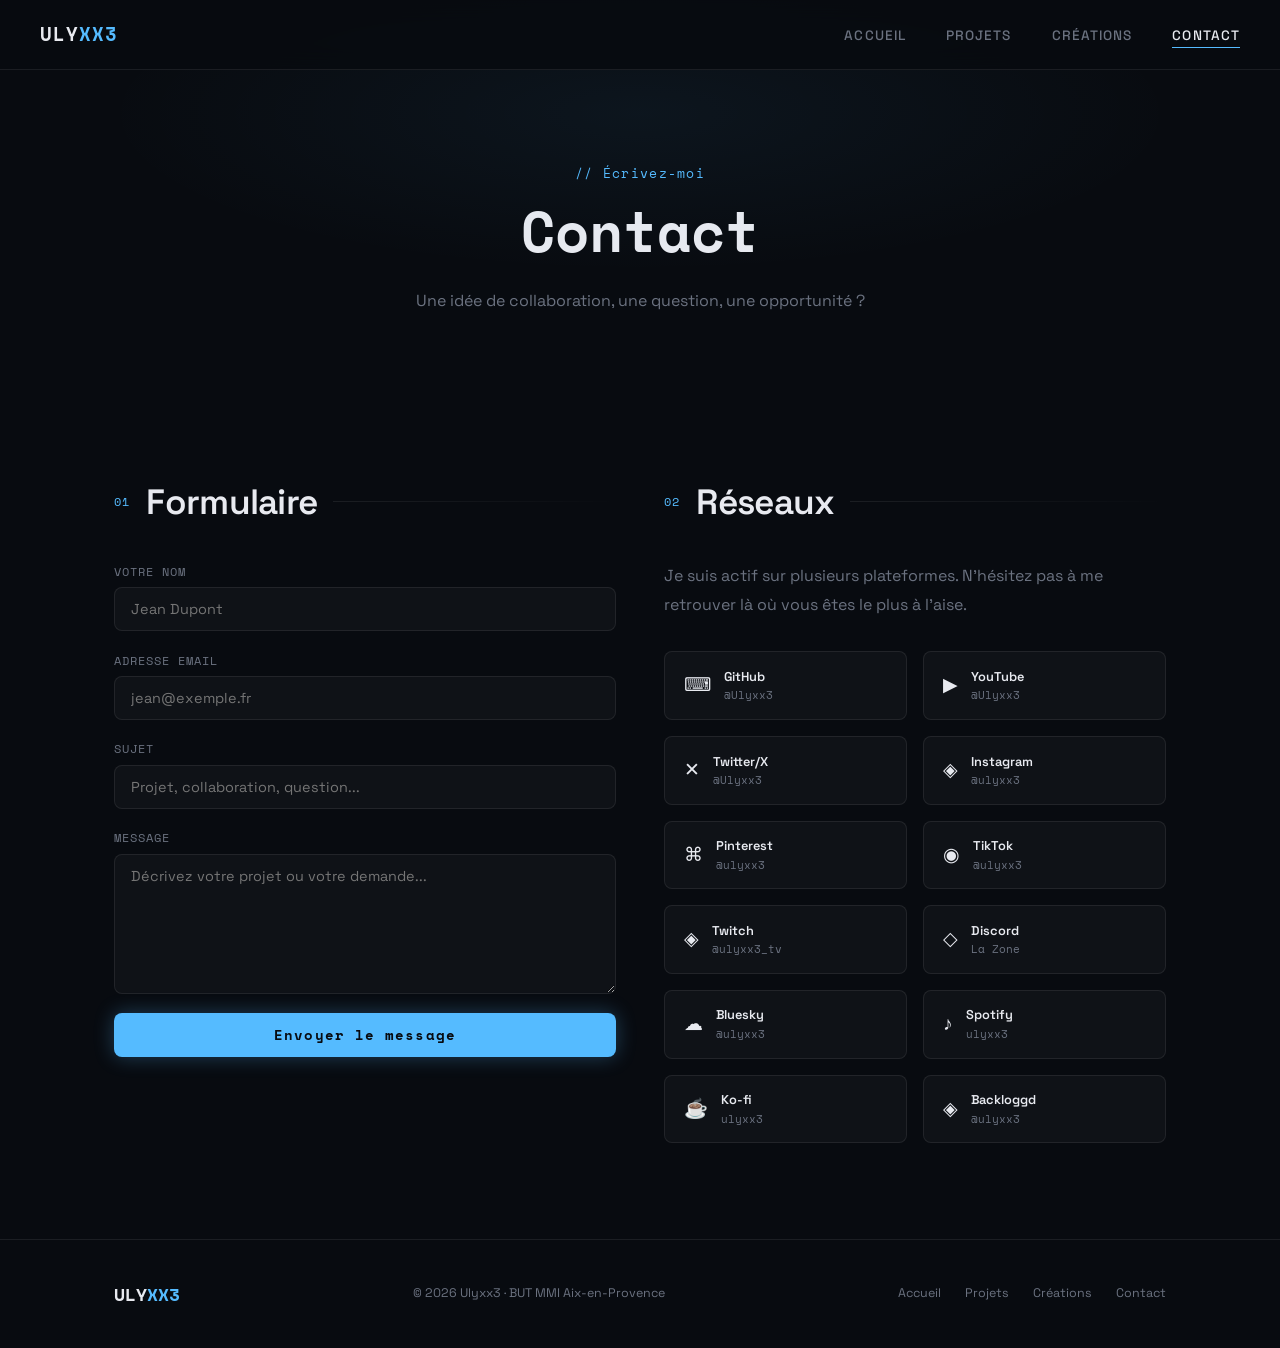
==== pages/contact.html @ d104cf56 "1st version" ====
<!DOCTYPE html>
<html lang="fr">
<head>
  <meta charset="UTF-8">
  <meta name="viewport" content="width=device-width, initial-scale=1.0">
  <meta name="description" content="Contactez Ulyxx3 — étudiant en BUT MMI, développeur et créatif.">
  <title>Contact — ULYXX3</title>
  <link rel="preconnect" href="https://fonts.googleapis.com">
  <link href="https://fonts.googleapis.com/css2?family=Space+Grotesk:wght@300;400;500;600;700&family=Space+Mono:wght@400;700&display=swap" rel="stylesheet">
  <link rel="stylesheet" href="../assets/css/style.css">
</head>
<body>

  <nav id="navbar">
    <a href="../index.html" class="nav-logo">ULY<span>XX3</span></a>
    <ul class="nav-links">
      <li><a href="../index.html">Accueil</a></li>
      <li><a href="projets.html">Projets</a></li>
      <li><a href="videos.html">Créations</a></li>
      <li><a href="contact.html" class="active">Contact</a></li>
    </ul>
    <button id="menu-toggle" aria-label="Menu" onclick="toggleMenu()">
      <span></span><span></span><span></span>
    </button>
  </nav>

  <div class="page-hero">
    <div class="container">
      <span class="hero-tag">// Écrivez-moi</span>
      <h1>Contact</h1>
      <p>Une idée de collaboration, une question, une opportunité ?</p>
    </div>
  </div>

  <section class="section">
    <div class="container">
      <div class="contact-grid">

        <!-- FORMULAIRE -->
        <div class="reveal">
          <div class="section-header" style="margin-bottom:2rem;">
            <span class="section-tag">01</span>
            <h2>Formulaire</h2>
            <div class="section-line"></div>
          </div>

          <!--
            Le formulaire envoie les données en POST vers traitement.php (dans /php/).
            Côté serveur (PHP), les données sont récupérées via $_POST.
            La validation JS s'effectue d'abord, avant l'envoi.
          -->
          <form
            id="contact-form"
            action="../php/traitement.php"
            method="post"
            novalidate>

            <div class="form-group">
              <label for="nom">Votre nom</label>
              <input type="text" id="nom" name="nom" placeholder="Jean Dupont" autocomplete="name">
            </div>
            <div class="form-group">
              <label for="email">Adresse email</label>
              <input type="email" id="email" name="email" placeholder="jean@exemple.fr" autocomplete="email">
            </div>
            <div class="form-group">
              <label for="sujet">Sujet</label>
              <input type="text" id="sujet" name="sujet" placeholder="Projet, collaboration, question...">
            </div>
            <div class="form-group">
              <label for="message">Message</label>
              <textarea id="message" name="message" placeholder="Décrivez votre projet ou votre demande..."></textarea>
            </div>

            <div id="form-msg" class="form-msg"></div>

            <button type="submit" class="btn-primary" style="width:100%; border:none; cursor:pointer;">
              Envoyer le message
            </button>
          </form>
        </div>

        <!-- RÉSEAUX -->
        <div class="reveal">
          <div class="section-header" style="margin-bottom:2rem;">
            <span class="section-tag">02</span>
            <h2>Réseaux</h2>
            <div class="section-line"></div>
          </div>
          <p style="color: var(--text-dim); margin-bottom: 2rem; line-height: 1.8;">
            Je suis actif sur plusieurs plateformes. N'hésitez pas à me retrouver là où vous êtes le plus à l'aise.
          </p>
          <div class="socials-grid" id="socials-grid"></div>
        </div>

      </div>
    </div>
  </section>

  <footer id="footer">
    <div class="container footer-inner">
      <p class="footer-logo">ULY<span>XX3</span></p>
      <p class="footer-copy">© 2026 Ulyxx3 · BUT MMI Aix-en-Provence</p>
      <nav class="footer-nav">
        <a href="../index.html">Accueil</a>
        <a href="projets.html">Projets</a>
        <a href="videos.html">Créations</a>
        <a href="contact.html">Contact</a>
      </nav>
    </div>
  </footer>

  <script src="../assets/js/data.js"></script>
  <script src="../assets/js/script.js"></script>
</body>
</html>
---- assets/css/style.css ----
/* ===================================
   DESIGN SYSTEM — ULYXX3 Portfolio
   Futuriste Minimaliste
=================================== */

/* --- TOKENS --- */
:root {
  --bg: #080b10;
  --bg-2: #0d1117;
  --bg-card: rgba(255,255,255,0.03);
  --border: rgba(255,255,255,0.08);
  --border-glow: rgba(120,200,255,0.25);
  --accent: #5bf;
  --accent-dim: rgba(85,187,255,0.15);
  --accent-2: #a78bfa;
  --text: #e8eaf0;
  --text-dim: #6b7280;
  --text-muted: #374151;

  --font-body: 'Space Grotesk', sans-serif;
  --font-mono: 'Space Mono', monospace;

  --radius: 8px;
  --radius-lg: 16px;
  --transition: 0.3s ease;
  --glow: 0 0 24px rgba(85,187,255,0.2);
}

/* --- RESET --- */
*, *::before, *::after { box-sizing: border-box; margin: 0; padding: 0; }
html { scroll-behavior: smooth; }

body {
  font-family: var(--font-body);
  background: var(--bg);
  color: var(--text);
  line-height: 1.6;
  overflow-x: hidden;
}

img { max-width: 100%; display: block; }
a { text-decoration: none; color: inherit; }
ul { list-style: none; }

/* --- SCROLLBAR --- */
::-webkit-scrollbar { width: 4px; }
::-webkit-scrollbar-track { background: var(--bg); }
::-webkit-scrollbar-thumb { background: var(--accent); border-radius: 2px; }

/* ===================================
   NAVIGATION
=================================== */
#navbar {
  position: fixed;
  top: 0; left: 0; right: 0;
  z-index: 100;
  display: flex;
  align-items: center;
  justify-content: space-between;
  padding: 1.2rem 2.5rem;
  background: rgba(8,11,16,0.85);
  backdrop-filter: blur(12px);
  border-bottom: 1px solid var(--border);
  transition: padding var(--transition);
}

.nav-logo {
  font-family: var(--font-mono);
  font-size: 1.2rem;
  font-weight: 700;
  letter-spacing: 0.05em;
}
.nav-logo span { color: var(--accent); }

.nav-links {
  display: flex;
  gap: 2.5rem;
}
.nav-links a {
  font-size: 0.85rem;
  font-weight: 500;
  letter-spacing: 0.08em;
  text-transform: uppercase;
  color: var(--text-dim);
  transition: color var(--transition);
  position: relative;
}
.nav-links a::after {
  content: '';
  position: absolute;
  left: 0; bottom: -4px;
  width: 0; height: 1px;
  background: var(--accent);
  transition: width var(--transition);
}
.nav-links a:hover,
.nav-links a.active {
  color: var(--text);
}
.nav-links a:hover::after,
.nav-links a.active::after {
  width: 100%;
}

/* Hamburger */
#menu-toggle {
  display: none;
  flex-direction: column;
  gap: 5px;
  background: none;
  border: none;
  cursor: pointer;
  padding: 4px;
}
#menu-toggle span {
  display: block;
  width: 24px;
  height: 2px;
  background: var(--text);
  transition: var(--transition);
}

/* ===================================
   HERO
=================================== */
#hero {
  position: relative;
  min-height: 100vh;
  display: flex;
  align-items: center;
  justify-content: center;
  overflow: hidden;
}

.hero-bg {
  position: absolute;
  inset: 0;
  z-index: 0;
}

/* Grid overlay */
.grid-overlay {
  position: absolute;
  inset: 0;
  background-image:
    linear-gradient(rgba(85,187,255,0.04) 1px, transparent 1px),
    linear-gradient(90deg, rgba(85,187,255,0.04) 1px, transparent 1px);
  background-size: 60px 60px;
  mask-image: radial-gradient(ellipse 80% 80% at 50% 50%, black 30%, transparent 100%);
}

/* Glow orbs */
.glow-orb {
  position: absolute;
  border-radius: 50%;
  filter: blur(80px);
  opacity: 0.35;
  animation: orb-float 8s ease-in-out infinite;
}
.orb-1 {
  width: 500px; height: 500px;
  background: radial-gradient(circle, #5bf 0%, transparent 70%);
  top: -100px; left: -150px;
  animation-delay: 0s;
}
.orb-2 {
  width: 400px; height: 400px;
  background: radial-gradient(circle, #a78bfa 0%, transparent 70%);
  bottom: -80px; right: -100px;
  animation-delay: -4s;
}

@keyframes orb-float {
  0%, 100% { transform: translateY(0) scale(1); }
  50% { transform: translateY(-30px) scale(1.05); }
}

.hero-content {
  position: relative;
  z-index: 1;
  text-align: center;
  padding: 0 1.5rem;
  max-width: 800px;
}

.hero-tag {
  font-family: var(--font-mono);
  font-size: 0.8rem;
  color: var(--accent);
  letter-spacing: 0.1em;
  margin-bottom: 1.5rem;
  opacity: 0;
  animation: fade-up 0.8s ease 0.2s forwards;
}

.hero-title {
  font-family: var(--font-mono);
  font-size: clamp(3.5rem, 10vw, 8rem);
  font-weight: 700;
  letter-spacing: -0.02em;
  line-height: 1;
  margin-bottom: 1.5rem;
  opacity: 0;
  animation: fade-up 0.8s ease 0.4s forwards;
}

/* Glitch effect */
.glitch {
  position: relative;
  color: var(--text);
}
.glitch::before,
.glitch::after {
  content: attr(data-text);
  position: absolute;
  inset: 0;
  opacity: 0;
}
.glitch:hover::before {
  opacity: 0.7;
  color: var(--accent);
  clip-path: polygon(0 0, 100% 0, 100% 35%, 0 35%);
  transform: translateX(-3px);
  animation: glitch-a 0.4s steps(2) forwards;
}
.glitch:hover::after {
  opacity: 0.7;
  color: var(--accent-2);
  clip-path: polygon(0 65%, 100% 65%, 100% 100%, 0 100%);
  transform: translateX(3px);
  animation: glitch-b 0.4s steps(2) forwards;
}
@keyframes glitch-a {
  0% { transform: translateX(-3px); }
  50% { transform: translateX(3px); }
  100% { transform: translateX(-3px); }
}
@keyframes glitch-b {
  0% { transform: translateX(3px); }
  50% { transform: translateX(-3px); }
  100% { transform: translateX(3px); }
}

.hero-desc {
  font-size: 1.1rem;
  color: var(--text-dim);
  max-width: 560px;
  margin: 0 auto 2.5rem;
  opacity: 0;
  animation: fade-up 0.8s ease 0.6s forwards;
}

.hero-actions {
  display: flex;
  gap: 1rem;
  justify-content: center;
  flex-wrap: wrap;
  opacity: 0;
  animation: fade-up 0.8s ease 0.8s forwards;
}

/* Scroll hint */
.scroll-hint {
  position: absolute;
  bottom: 2rem;
  left: 50%;
  transform: translateX(-50%);
  display: flex;
  flex-direction: column;
  align-items: center;
  gap: 0.5rem;
  opacity: 0;
  animation: fade-up 1s ease 1.4s forwards;
}
.scroll-hint span {
  font-family: var(--font-mono);
  font-size: 0.65rem;
  color: var(--text-dim);
  letter-spacing: 0.15em;
  text-transform: uppercase;
}
.scroll-line {
  width: 1px;
  height: 40px;
  background: linear-gradient(to bottom, var(--accent), transparent);
  animation: scroll-pulse 2s ease-in-out infinite;
}
@keyframes scroll-pulse {
  0%, 100% { opacity: 1; }
  50% { opacity: 0.3; }
}

/* ===================================
   BUTTONS
=================================== */
.btn-primary {
  display: inline-block;
  padding: 0.75rem 2rem;
  background: var(--accent);
  color: #080b10;
  font-family: var(--font-mono);
  font-size: 0.85rem;
  font-weight: 700;
  letter-spacing: 0.08em;
  border-radius: var(--radius);
  transition: var(--transition);
  box-shadow: 0 0 20px rgba(85,187,255,0.3);
}
.btn-primary:hover {
  transform: translateY(-2px);
  box-shadow: 0 0 32px rgba(85,187,255,0.5);
}

.btn-outline {
  display: inline-block;
  padding: 0.75rem 2rem;
  border: 1px solid var(--border-glow);
  color: var(--text);
  font-family: var(--font-mono);
  font-size: 0.85rem;
  font-weight: 400;
  letter-spacing: 0.08em;
  border-radius: var(--radius);
  transition: var(--transition);
}
.btn-outline:hover {
  border-color: var(--accent);
  color: var(--accent);
  background: var(--accent-dim);
}

/* ===================================
   SECTIONS
=================================== */
.section { padding: 6rem 0; }
.section-dark { background: var(--bg-2); }

.container {
  width: 100%;
  max-width: 1100px;
  margin: 0 auto;
  padding: 0 1.5rem;
}

.section-header {
  display: flex;
  align-items: center;
  gap: 1rem;
  margin-bottom: 3rem;
}
.section-tag {
  font-family: var(--font-mono);
  font-size: 0.75rem;
  color: var(--accent);
  letter-spacing: 0.1em;
  flex-shrink: 0;
}
.section-header h2 {
  font-size: clamp(1.6rem, 3vw, 2.2rem);
  font-weight: 600;
  letter-spacing: -0.02em;
}
.section-line {
  flex: 1;
  height: 1px;
  background: linear-gradient(to right, var(--border), transparent);
}

.section-cta {
  text-align: center;
  margin-top: 3rem;
}

/* ===================================
   À PROPOS
=================================== */
.about-grid {
  display: grid;
  grid-template-columns: 1fr 340px;
  gap: 3rem;
  align-items: start;
}

.about-text p {
  color: var(--text-dim);
  margin-bottom: 1.2rem;
  line-height: 1.8;
}
.about-text strong { color: var(--text); }

.skills-grid {
  display: flex;
  flex-wrap: wrap;
  gap: 0.6rem;
  margin-top: 2rem;
}
.skill-tag {
  padding: 0.3rem 0.8rem;
  border: 1px solid var(--border);
  border-radius: 100px;
  font-family: var(--font-mono);
  font-size: 0.72rem;
  color: var(--text-dim);
  transition: var(--transition);
}
.skill-tag:hover {
  border-color: var(--accent);
  color: var(--accent);
  background: var(--accent-dim);
}

/* Stats card */
.about-card {
  position: relative;
  background: var(--bg-card);
  border: 1px solid var(--border);
  border-radius: var(--radius-lg);
  padding: 2rem;
  overflow: hidden;
}
.card-glow {
  position: absolute;
  top: -60px; right: -60px;
  width: 200px; height: 200px;
  background: radial-gradient(circle, rgba(85,187,255,0.1) 0%, transparent 70%);
  pointer-events: none;
}
.stat-block {
  padding: 1.2rem 0;
  border-bottom: 1px solid var(--border);
}
.stat-block:last-child { border-bottom: none; }
.stat-num {
  display: block;
  font-family: var(--font-mono);
  font-size: 2.5rem;
  font-weight: 700;
  color: var(--accent);
}
.stat-label {
  font-size: 0.8rem;
  color: var(--text-dim);
  text-transform: uppercase;
  letter-spacing: 0.08em;
}

/* ===================================
   PROJETS GRID
=================================== */
.projects-grid {
  display: grid;
  grid-template-columns: repeat(auto-fill, minmax(300px, 1fr));
  gap: 1.5rem;
}

.project-card {
  background: var(--bg-card);
  border: 1px solid var(--border);
  border-radius: var(--radius-lg);
  padding: 1.5rem;
  transition: var(--transition);
  position: relative;
  overflow: hidden;
  display: flex;
  flex-direction: column;
  gap: 0.8rem;
}
.project-card::before {
  content: '';
  position: absolute;
  top: 0; left: 0; right: 0;
  height: 2px;
  background: linear-gradient(90deg, var(--accent), var(--accent-2));
  opacity: 0;
  transition: opacity var(--transition);
}
.project-card:hover {
  border-color: var(--border-glow);
  transform: translateY(-4px);
  box-shadow: var(--glow);
}
.project-card:hover::before { opacity: 1; }

.project-name {
  font-family: var(--font-mono);
  font-size: 0.9rem;
  font-weight: 700;
  color: var(--text);
  letter-spacing: 0.05em;
}
.project-desc {
  font-size: 0.85rem;
  color: var(--text-dim);
  flex: 1;
}
.project-tech {
  display: flex;
  flex-wrap: wrap;
  gap: 0.4rem;
}
.tech-badge {
  padding: 0.2rem 0.6rem;
  background: var(--accent-dim);
  color: var(--accent);
  border-radius: 4px;
  font-family: var(--font-mono);
  font-size: 0.68rem;
}
.project-link {
  display: inline-flex;
  align-items: center;
  gap: 0.4rem;
  font-size: 0.78rem;
  font-family: var(--font-mono);
  color: var(--text-dim);
  transition: color var(--transition);
  margin-top: 0.4rem;
}
.project-link:hover { color: var(--accent); }

/* Completion bar */
.project-completion {
  display: flex;
  align-items: center;
  gap: 0.6rem;
  font-family: var(--font-mono);
  font-size: 0.7rem;
  color: var(--text-dim);
}
.completion-bar {
  flex: 1;
  height: 3px;
  background: var(--border);
  border-radius: 2px;
  overflow: hidden;
}
.completion-fill {
  height: 100%;
  background: linear-gradient(90deg, var(--accent), var(--accent-2));
  border-radius: 2px;
  transition: width 1s ease;
}

/* ===================================
   VIDÉOS
=================================== */
.videos-preview {
  display: grid;
  grid-template-columns: repeat(auto-fill, minmax(280px, 1fr));
  gap: 1.5rem;
}

.video-card {
  border-radius: var(--radius-lg);
  overflow: hidden;
  border: 1px solid var(--border);
  transition: var(--transition);
  position: relative;
  display: block;
}
.video-card:hover {
  border-color: var(--border-glow);
  transform: translateY(-4px);
  box-shadow: var(--glow);
}
.video-card img {
  width: 100%;
  height: 180px;
  object-fit: cover;
  transition: transform 0.4s ease;
}
.video-card:hover img { transform: scale(1.04); }

.video-info {
  padding: 1rem 1.2rem;
  background: var(--bg-card);
}
.video-tag {
  font-family: var(--font-mono);
  font-size: 0.68rem;
  color: var(--accent);
  letter-spacing: 0.08em;
  text-transform: uppercase;
}
.video-info h3 {
  font-size: 0.95rem;
  font-weight: 500;
  margin-top: 0.3rem;
  color: var(--text);
}

/* ===================================
   SOCIALS
=================================== */
.socials-grid {
  display: grid;
  grid-template-columns: repeat(auto-fill, minmax(180px, 1fr));
  gap: 1rem;
}

.social-card {
  display: flex;
  align-items: center;
  gap: 0.8rem;
  padding: 0.9rem 1.2rem;
  background: var(--bg-card);
  border: 1px solid var(--border);
  border-radius: var(--radius);
  transition: var(--transition);
  cursor: pointer;
}
.social-card:hover {
  border-color: var(--border-glow);
  background: var(--accent-dim);
  transform: translateX(4px);
}
.social-icon {
  font-size: 1.2rem;
  flex-shrink: 0;
}
.social-info {
  overflow: hidden;
}
.social-name {
  font-size: 0.8rem;
  font-weight: 600;
  color: var(--text);
  white-space: nowrap;
  overflow: hidden;
  text-overflow: ellipsis;
}
.social-handle {
  font-family: var(--font-mono);
  font-size: 0.68rem;
  color: var(--text-dim);
  white-space: nowrap;
  overflow: hidden;
  text-overflow: ellipsis;
}

/* ===================================
   FOOTER
=================================== */
#footer {
  border-top: 1px solid var(--border);
  padding: 2.5rem 0;
}
.footer-inner {
  display: flex;
  align-items: center;
  justify-content: space-between;
  flex-wrap: wrap;
  gap: 1rem;
}
.footer-logo {
  font-family: var(--font-mono);
  font-weight: 700;
  font-size: 1.1rem;
}
.footer-logo span { color: var(--accent); }
.footer-copy {
  font-size: 0.78rem;
  color: var(--text-dim);
}
.footer-nav {
  display: flex;
  gap: 1.5rem;
}
.footer-nav a {
  font-size: 0.78rem;
  color: var(--text-dim);
  transition: color var(--transition);
}
.footer-nav a:hover { color: var(--accent); }

/* ===================================
   ANIMATIONS
=================================== */
@keyframes fade-up {
  from { opacity: 0; transform: translateY(20px); }
  to   { opacity: 1; transform: translateY(0); }
}

.reveal {
  opacity: 0;
  transform: translateY(30px);
  transition: opacity 0.7s ease, transform 0.7s ease;
}
.reveal.visible {
  opacity: 1;
  transform: none;
}

/* ===================================
   PAGE : PROJETS
=================================== */
.page-hero {
  padding: 10rem 0 4rem;
  text-align: center;
  position: relative;
}
.page-hero::before {
  content: '';
  position: absolute;
  inset: 0;
  background: radial-gradient(ellipse 60% 60% at 50% 30%, rgba(85,187,255,0.06) 0%, transparent 70%);
  pointer-events: none;
}
.page-hero h1 {
  font-family: var(--font-mono);
  font-size: clamp(2rem, 5vw, 3.5rem);
  font-weight: 700;
}
.page-hero p {
  color: var(--text-dim);
  margin-top: 0.8rem;
  font-size: 1rem;
}

.filter-bar {
  display: flex;
  gap: 0.6rem;
  flex-wrap: wrap;
  margin-bottom: 2.5rem;
}
.filter-btn {
  padding: 0.4rem 1rem;
  border: 1px solid var(--border);
  background: none;
  color: var(--text-dim);
  font-family: var(--font-mono);
  font-size: 0.75rem;
  letter-spacing: 0.06em;
  border-radius: 100px;
  cursor: pointer;
  transition: var(--transition);
}
.filter-btn:hover,
.filter-btn.active {
  border-color: var(--accent);
  color: var(--accent);
  background: var(--accent-dim);
}

/* ===================================
   PAGE : VIDÉOS / CRÉATIONS
=================================== */
.videos-full {
  display: grid;
  grid-template-columns: repeat(auto-fill, minmax(300px, 1fr));
  gap: 1.5rem;
}

/* Embed responsive */
.video-embed-wrapper {
  position: relative;
  padding-bottom: 56.25%;
  height: 0;
  overflow: hidden;
  border-radius: var(--radius);
}
.video-embed-wrapper iframe {
  position: absolute;
  inset: 0;
  width: 100%;
  height: 100%;
  border: 0;
}

/* ===================================
   PAGE : CONTACT
=================================== */
.contact-grid {
  display: grid;
  grid-template-columns: 1fr 1fr;
  gap: 3rem;
}

form {
  display: flex;
  flex-direction: column;
  gap: 1.2rem;
}
.form-group {
  display: flex;
  flex-direction: column;
  gap: 0.4rem;
}
.form-group label {
  font-family: var(--font-mono);
  font-size: 0.75rem;
  color: var(--text-dim);
  letter-spacing: 0.08em;
  text-transform: uppercase;
}
.form-group input,
.form-group textarea {
  background: var(--bg-card);
  border: 1px solid var(--border);
  border-radius: var(--radius);
  padding: 0.75rem 1rem;
  color: var(--text);
  font-family: var(--font-body);
  font-size: 0.9rem;
  transition: border-color var(--transition);
  outline: none;
  width: 100%;
}
.form-group textarea { resize: vertical; min-height: 140px; }
.form-group input:focus,
.form-group textarea:focus {
  border-color: var(--accent);
  box-shadow: 0 0 0 3px var(--accent-dim);
}

.form-msg {
  padding: 0.8rem 1rem;
  border-radius: var(--radius);
  font-size: 0.85rem;
  display: none;
}
.form-msg.success {
  display: block;
  background: rgba(34,197,94,0.1);
  border: 1px solid rgba(34,197,94,0.3);
  color: #4ade80;
}
.form-msg.error {
  display: block;
  background: rgba(239,68,68,0.1);
  border: 1px solid rgba(239,68,68,0.3);
  color: #f87171;
}

/* ===================================
   RESPONSIVE
=================================== */
@media (max-width: 768px) {
  #navbar { padding: 1rem 1.5rem; }

  .nav-links {
    display: none;
    position: fixed;
    top: 0; left: 0; right: 0; bottom: 0;
    background: var(--bg);
    flex-direction: column;
    align-items: center;
    justify-content: center;
    gap: 2rem;
    z-index: 99;
  }
  .nav-links.open { display: flex; }
  .nav-links a { font-size: 1.2rem; }

  #menu-toggle { display: flex; z-index: 200; }
  #menu-toggle.open span:nth-child(1) { transform: rotate(45deg) translate(5px, 5px); }
  #menu-toggle.open span:nth-child(2) { opacity: 0; }
  #menu-toggle.open span:nth-child(3) { transform: rotate(-45deg) translate(5px, -5px); }

  .about-grid { grid-template-columns: 1fr; }
  .contact-grid { grid-template-columns: 1fr; }

  .footer-inner { flex-direction: column; text-align: center; }
  .footer-nav { justify-content: center; }
}

@media (max-width: 480px) {
  .hero-actions { flex-direction: column; }
  .btn-primary, .btn-outline { text-align: center; }
}
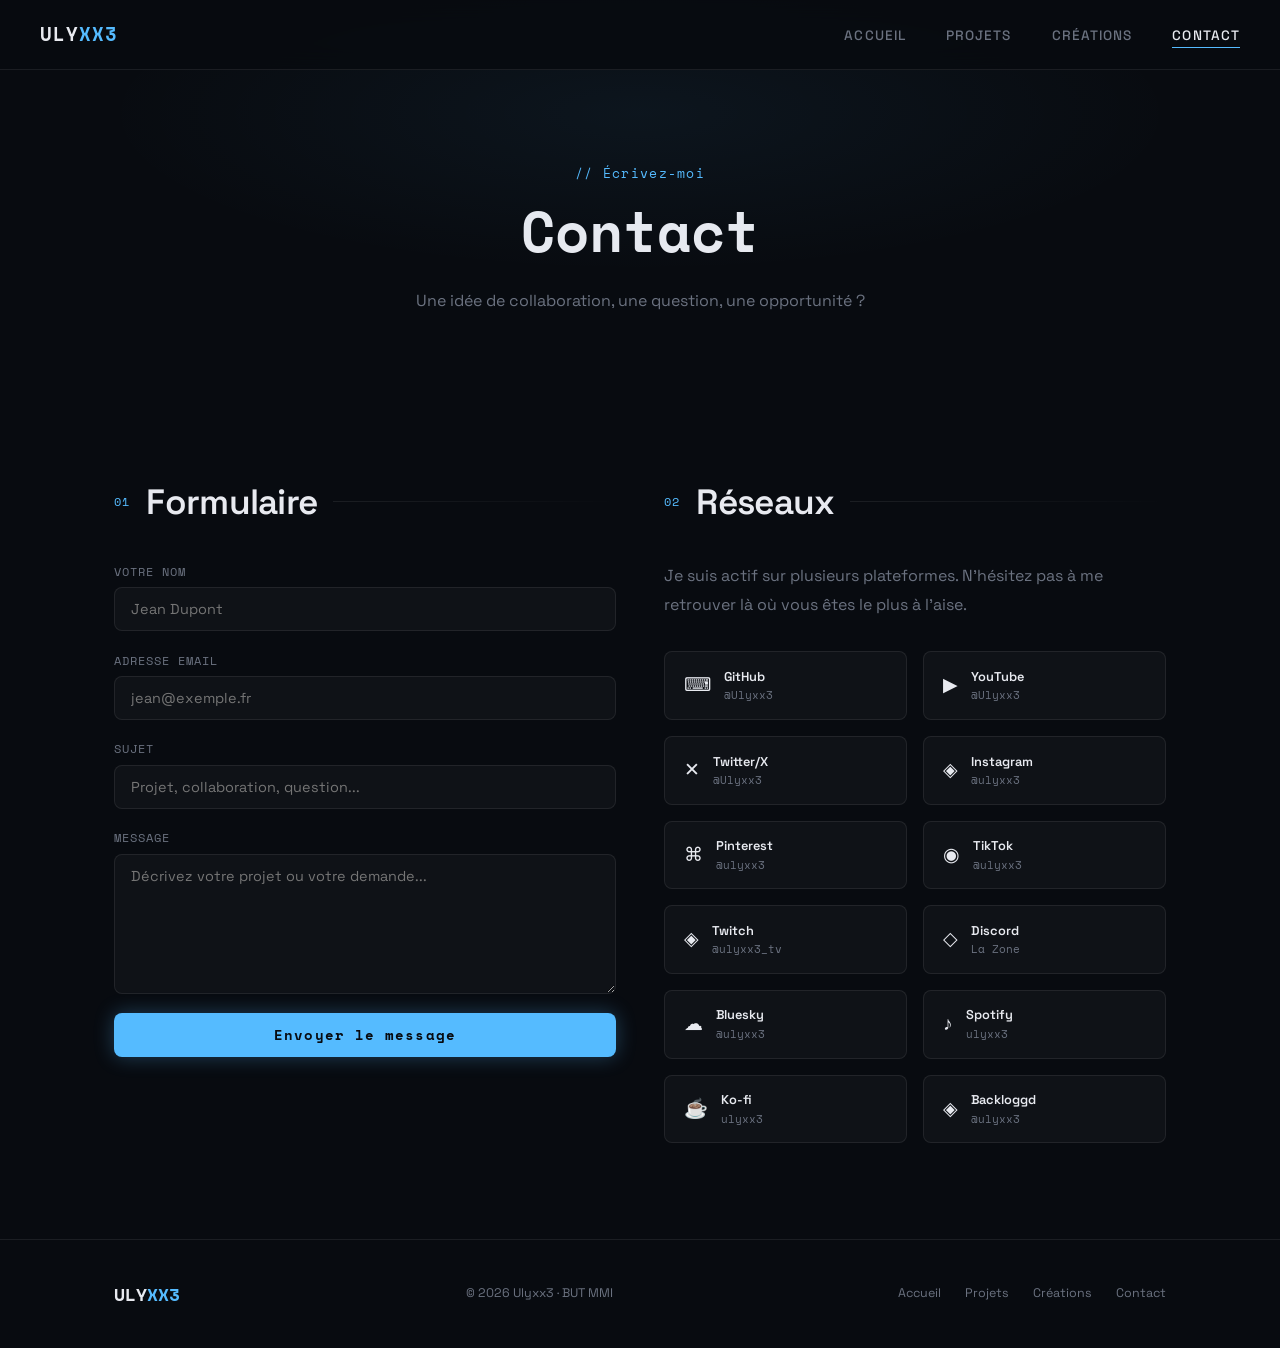
==== commit 2e7b968e: "diddyblud last update probably" ====
--- a/pages/contact.html
+++ b/pages/contact.html
@@ -1,14 +1,18 @@
 <!DOCTYPE html>
 <html lang="fr">
+
 <head>
   <meta charset="UTF-8">
   <meta name="viewport" content="width=device-width, initial-scale=1.0">
   <meta name="description" content="Contactez Ulyxx3 — étudiant en BUT MMI, développeur et créatif.">
   <title>Contact — ULYXX3</title>
   <link rel="preconnect" href="https://fonts.googleapis.com">
-  <link href="https://fonts.googleapis.com/css2?family=Space+Grotesk:wght@300;400;500;600;700&family=Space+Mono:wght@400;700&display=swap" rel="stylesheet">
+  <link
+    href="https://fonts.googleapis.com/css2?family=Space+Grotesk:wght@300;400;500;600;700&family=Space+Mono:wght@400;700&display=swap"
+    rel="stylesheet">
   <link rel="stylesheet" href="../assets/css/style.css">
 </head>
+
 <body>
 
   <nav id="navbar">
@@ -49,11 +53,7 @@
             Côté serveur (PHP), les données sont récupérées via $_POST.
             La validation JS s'effectue d'abord, avant l'envoi.
           -->
-          <form
-            id="contact-form"
-            action="../php/traitement.php"
-            method="post"
-            novalidate>
+          <form id="contact-form" action="../php/traitement.php" method="post" novalidate>
 
             <div class="form-group">
               <label for="nom">Votre nom</label>
@@ -100,7 +100,7 @@
   <footer id="footer">
     <div class="container footer-inner">
       <p class="footer-logo">ULY<span>XX3</span></p>
-      <p class="footer-copy">© 2026 Ulyxx3 · BUT MMI Aix-en-Provence</p>
+      <p class="footer-copy">© 2026 Ulyxx3 · BUT MMI </p>
       <nav class="footer-nav">
         <a href="../index.html">Accueil</a>
         <a href="projets.html">Projets</a>
@@ -113,4 +113,5 @@
   <script src="../assets/js/data.js"></script>
   <script src="../assets/js/script.js"></script>
 </body>
-</html>
+
+</html>
--- a/assets/css/style.css
+++ b/assets/css/style.css
@@ -1,17 +1,16 @@
 /* ===================================
-   DESIGN SYSTEM — ULYXX3 Portfolio
-   Futuriste Minimaliste
+       ULYXX3 Portfolio
 =================================== */
 
 /* --- TOKENS --- */
 :root {
   --bg: #080b10;
   --bg-2: #0d1117;
-  --bg-card: rgba(255,255,255,0.03);
-  --border: rgba(255,255,255,0.08);
-  --border-glow: rgba(120,200,255,0.25);
+  --bg-card: rgba(255, 255, 255, 0.03);
+  --border: rgba(255, 255, 255, 0.08);
+  --border-glow: rgba(120, 200, 255, 0.25);
   --accent: #5bf;
-  --accent-dim: rgba(85,187,255,0.15);
+  --accent-dim: rgba(85, 187, 255, 0.15);
   --accent-2: #a78bfa;
   --text: #e8eaf0;
   --text-dim: #6b7280;
@@ -23,12 +22,21 @@
   --radius: 8px;
   --radius-lg: 16px;
   --transition: 0.3s ease;
-  --glow: 0 0 24px rgba(85,187,255,0.2);
+  --glow: 0 0 24px rgba(85, 187, 255, 0.2);
 }
 
 /* --- RESET --- */
-*, *::before, *::after { box-sizing: border-box; margin: 0; padding: 0; }
-html { scroll-behavior: smooth; }
+*,
+*::before,
+*::after {
+  box-sizing: border-box;
+  margin: 0;
+  padding: 0;
+}
+
+html {
+  scroll-behavior: smooth;
+}
 
 body {
   font-family: var(--font-body);
@@ -38,27 +46,48 @@
   overflow-x: hidden;
 }
 
-img { max-width: 100%; display: block; }
-a { text-decoration: none; color: inherit; }
-ul { list-style: none; }
+img {
+  max-width: 100%;
+  display: block;
+}
+
+a {
+  text-decoration: none;
+  color: inherit;
+}
+
+ul {
+  list-style: none;
+}
 
 /* --- SCROLLBAR --- */
-::-webkit-scrollbar { width: 4px; }
-::-webkit-scrollbar-track { background: var(--bg); }
-::-webkit-scrollbar-thumb { background: var(--accent); border-radius: 2px; }
+::-webkit-scrollbar {
+  width: 4px;
+}
+
+::-webkit-scrollbar-track {
+  background: var(--bg);
+}
+
+::-webkit-scrollbar-thumb {
+  background: var(--accent);
+  border-radius: 2px;
+}
 
 /* ===================================
    NAVIGATION
 =================================== */
 #navbar {
   position: fixed;
-  top: 0; left: 0; right: 0;
+  top: 0;
+  left: 0;
+  right: 0;
   z-index: 100;
   display: flex;
   align-items: center;
   justify-content: space-between;
   padding: 1.2rem 2.5rem;
-  background: rgba(8,11,16,0.85);
+  background: rgba(8, 11, 16, 0.85);
   backdrop-filter: blur(12px);
   border-bottom: 1px solid var(--border);
   transition: padding var(--transition);
@@ -70,12 +99,16 @@
   font-weight: 700;
   letter-spacing: 0.05em;
 }
-.nav-logo span { color: var(--accent); }
+
+.nav-logo span {
+  color: var(--accent);
+}
 
 .nav-links {
   display: flex;
   gap: 2.5rem;
 }
+
 .nav-links a {
   font-size: 0.85rem;
   font-weight: 500;
@@ -85,18 +118,23 @@
   transition: color var(--transition);
   position: relative;
 }
+
 .nav-links a::after {
   content: '';
   position: absolute;
-  left: 0; bottom: -4px;
-  width: 0; height: 1px;
+  left: 0;
+  bottom: -4px;
+  width: 0;
+  height: 1px;
   background: var(--accent);
   transition: width var(--transition);
 }
+
 .nav-links a:hover,
 .nav-links a.active {
   color: var(--text);
 }
+
 .nav-links a:hover::after,
 .nav-links a.active::after {
   width: 100%;
@@ -112,6 +150,7 @@
   cursor: pointer;
   padding: 4px;
 }
+
 #menu-toggle span {
   display: block;
   width: 24px;
@@ -143,8 +182,8 @@
   position: absolute;
   inset: 0;
   background-image:
-    linear-gradient(rgba(85,187,255,0.04) 1px, transparent 1px),
-    linear-gradient(90deg, rgba(85,187,255,0.04) 1px, transparent 1px);
+    linear-gradient(rgba(85, 187, 255, 0.04) 1px, transparent 1px),
+    linear-gradient(90deg, rgba(85, 187, 255, 0.04) 1px, transparent 1px);
   background-size: 60px 60px;
   mask-image: radial-gradient(ellipse 80% 80% at 50% 50%, black 30%, transparent 100%);
 }
@@ -157,22 +196,35 @@
   opacity: 0.35;
   animation: orb-float 8s ease-in-out infinite;
 }
+
 .orb-1 {
-  width: 500px; height: 500px;
+  width: 500px;
+  height: 500px;
   background: radial-gradient(circle, #5bf 0%, transparent 70%);
-  top: -100px; left: -150px;
+  top: -100px;
+  left: -150px;
   animation-delay: 0s;
 }
+
 .orb-2 {
-  width: 400px; height: 400px;
+  width: 400px;
+  height: 400px;
   background: radial-gradient(circle, #a78bfa 0%, transparent 70%);
-  bottom: -80px; right: -100px;
+  bottom: -80px;
+  right: -100px;
   animation-delay: -4s;
 }
 
 @keyframes orb-float {
-  0%, 100% { transform: translateY(0) scale(1); }
-  50% { transform: translateY(-30px) scale(1.05); }
+
+  0%,
+  100% {
+    transform: translateY(0) scale(1);
+  }
+
+  50% {
+    transform: translateY(-30px) scale(1.05);
+  }
 }
 
 .hero-content {
@@ -209,6 +261,7 @@
   position: relative;
   color: var(--text);
 }
+
 .glitch::before,
 .glitch::after {
   content: attr(data-text);
@@ -216,6 +269,7 @@
   inset: 0;
   opacity: 0;
 }
+
 .glitch:hover::before {
   opacity: 0.7;
   color: var(--accent);
@@ -223,6 +277,7 @@
   transform: translateX(-3px);
   animation: glitch-a 0.4s steps(2) forwards;
 }
+
 .glitch:hover::after {
   opacity: 0.7;
   color: var(--accent-2);
@@ -230,15 +285,33 @@
   transform: translateX(3px);
   animation: glitch-b 0.4s steps(2) forwards;
 }
+
 @keyframes glitch-a {
-  0% { transform: translateX(-3px); }
-  50% { transform: translateX(3px); }
-  100% { transform: translateX(-3px); }
-}
+  0% {
+    transform: translateX(-3px);
+  }
+
+  50% {
+    transform: translateX(3px);
+  }
+
+  100% {
+    transform: translateX(-3px);
+  }
+}
+
 @keyframes glitch-b {
-  0% { transform: translateX(3px); }
-  50% { transform: translateX(-3px); }
-  100% { transform: translateX(3px); }
+  0% {
+    transform: translateX(3px);
+  }
+
+  50% {
+    transform: translateX(-3px);
+  }
+
+  100% {
+    transform: translateX(3px);
+  }
 }
 
 .hero-desc {
@@ -272,6 +345,7 @@
   opacity: 0;
   animation: fade-up 1s ease 1.4s forwards;
 }
+
 .scroll-hint span {
   font-family: var(--font-mono);
   font-size: 0.65rem;
@@ -279,15 +353,24 @@
   letter-spacing: 0.15em;
   text-transform: uppercase;
 }
+
 .scroll-line {
   width: 1px;
   height: 40px;
   background: linear-gradient(to bottom, var(--accent), transparent);
   animation: scroll-pulse 2s ease-in-out infinite;
 }
+
 @keyframes scroll-pulse {
-  0%, 100% { opacity: 1; }
-  50% { opacity: 0.3; }
+
+  0%,
+  100% {
+    opacity: 1;
+  }
+
+  50% {
+    opacity: 0.3;
+  }
 }
 
 /* ===================================
@@ -304,11 +387,12 @@
   letter-spacing: 0.08em;
   border-radius: var(--radius);
   transition: var(--transition);
-  box-shadow: 0 0 20px rgba(85,187,255,0.3);
-}
+  box-shadow: 0 0 20px rgba(85, 187, 255, 0.3);
+}
+
 .btn-primary:hover {
   transform: translateY(-2px);
-  box-shadow: 0 0 32px rgba(85,187,255,0.5);
+  box-shadow: 0 0 32px rgba(85, 187, 255, 0.5);
 }
 
 .btn-outline {
@@ -323,6 +407,7 @@
   border-radius: var(--radius);
   transition: var(--transition);
 }
+
 .btn-outline:hover {
   border-color: var(--accent);
   color: var(--accent);
@@ -332,8 +417,13 @@
 /* ===================================
    SECTIONS
 =================================== */
-.section { padding: 6rem 0; }
-.section-dark { background: var(--bg-2); }
+.section {
+  padding: 6rem 0;
+}
+
+.section-dark {
+  background: var(--bg-2);
+}
 
 .container {
   width: 100%;
@@ -348,6 +438,7 @@
   gap: 1rem;
   margin-bottom: 3rem;
 }
+
 .section-tag {
   font-family: var(--font-mono);
   font-size: 0.75rem;
@@ -355,11 +446,13 @@
   letter-spacing: 0.1em;
   flex-shrink: 0;
 }
+
 .section-header h2 {
   font-size: clamp(1.6rem, 3vw, 2.2rem);
   font-weight: 600;
   letter-spacing: -0.02em;
 }
+
 .section-line {
   flex: 1;
   height: 1px;
@@ -386,7 +479,10 @@
   margin-bottom: 1.2rem;
   line-height: 1.8;
 }
-.about-text strong { color: var(--text); }
+
+.about-text strong {
+  color: var(--text);
+}
 
 .skills-grid {
   display: flex;
@@ -394,6 +490,7 @@
   gap: 0.6rem;
   margin-top: 2rem;
 }
+
 .skill-tag {
   padding: 0.3rem 0.8rem;
   border: 1px solid var(--border);
@@ -403,6 +500,7 @@
   color: var(--text-dim);
   transition: var(--transition);
 }
+
 .skill-tag:hover {
   border-color: var(--accent);
   color: var(--accent);
@@ -418,18 +516,26 @@
   padding: 2rem;
   overflow: hidden;
 }
+
 .card-glow {
   position: absolute;
-  top: -60px; right: -60px;
-  width: 200px; height: 200px;
-  background: radial-gradient(circle, rgba(85,187,255,0.1) 0%, transparent 70%);
+  top: -60px;
+  right: -60px;
+  width: 200px;
+  height: 200px;
+  background: radial-gradient(circle, rgba(85, 187, 255, 0.1) 0%, transparent 70%);
   pointer-events: none;
 }
+
 .stat-block {
   padding: 1.2rem 0;
   border-bottom: 1px solid var(--border);
 }
-.stat-block:last-child { border-bottom: none; }
+
+.stat-block:last-child {
+  border-bottom: none;
+}
+
 .stat-num {
   display: block;
   font-family: var(--font-mono);
@@ -437,6 +543,7 @@
   font-weight: 700;
   color: var(--accent);
 }
+
 .stat-label {
   font-size: 0.8rem;
   color: var(--text-dim);
@@ -457,29 +564,64 @@
   background: var(--bg-card);
   border: 1px solid var(--border);
   border-radius: var(--radius-lg);
-  padding: 1.5rem;
+  padding: 0;
   transition: var(--transition);
   position: relative;
   overflow: hidden;
   display: flex;
   flex-direction: column;
-  gap: 0.8rem;
-}
+}
+
 .project-card::before {
   content: '';
   position: absolute;
-  top: 0; left: 0; right: 0;
+  top: 0;
+  left: 0;
+  right: 0;
   height: 2px;
   background: linear-gradient(90deg, var(--accent), var(--accent-2));
   opacity: 0;
   transition: opacity var(--transition);
-}
+  z-index: 2;
+}
+
 .project-card:hover {
   border-color: var(--border-glow);
   transform: translateY(-4px);
   box-shadow: var(--glow);
 }
-.project-card:hover::before { opacity: 1; }
+
+.project-card:hover::before {
+  opacity: 1;
+}
+
+.project-banner {
+  width: 100%;
+  height: 160px;
+  overflow: hidden;
+  position: relative;
+  background: var(--bg-2);
+  border-bottom: 1px solid var(--border);
+}
+
+.project-banner img {
+  width: 100%;
+  height: 100%;
+  object-fit: cover;
+  transition: transform 0.4s ease;
+}
+
+.project-card:hover .project-banner img {
+  transform: scale(1.05);
+}
+
+.project-card-body {
+  padding: 1.5rem;
+  display: flex;
+  flex-direction: column;
+  gap: 0.8rem;
+  flex: 1;
+}
 
 .project-name {
   font-family: var(--font-mono);
@@ -488,16 +630,19 @@
   color: var(--text);
   letter-spacing: 0.05em;
 }
+
 .project-desc {
   font-size: 0.85rem;
   color: var(--text-dim);
   flex: 1;
 }
+
 .project-tech {
   display: flex;
   flex-wrap: wrap;
   gap: 0.4rem;
 }
+
 .tech-badge {
   padding: 0.2rem 0.6rem;
   background: var(--accent-dim);
@@ -506,6 +651,7 @@
   font-family: var(--font-mono);
   font-size: 0.68rem;
 }
+
 .project-link {
   display: inline-flex;
   align-items: center;
@@ -516,7 +662,10 @@
   transition: color var(--transition);
   margin-top: 0.4rem;
 }
-.project-link:hover { color: var(--accent); }
+
+.project-link:hover {
+  color: var(--accent);
+}
 
 /* Completion bar */
 .project-completion {
@@ -527,6 +676,7 @@
   font-size: 0.7rem;
   color: var(--text-dim);
 }
+
 .completion-bar {
   flex: 1;
   height: 3px;
@@ -534,6 +684,7 @@
   border-radius: 2px;
   overflow: hidden;
 }
+
 .completion-fill {
   height: 100%;
   background: linear-gradient(90deg, var(--accent), var(--accent-2));
@@ -558,23 +709,29 @@
   position: relative;
   display: block;
 }
+
 .video-card:hover {
   border-color: var(--border-glow);
   transform: translateY(-4px);
   box-shadow: var(--glow);
 }
+
 .video-card img {
   width: 100%;
   height: 180px;
   object-fit: cover;
   transition: transform 0.4s ease;
 }
-.video-card:hover img { transform: scale(1.04); }
+
+.video-card:hover img {
+  transform: scale(1.04);
+}
 
 .video-info {
   padding: 1rem 1.2rem;
   background: var(--bg-card);
 }
+
 .video-tag {
   font-family: var(--font-mono);
   font-size: 0.68rem;
@@ -582,6 +739,7 @@
   letter-spacing: 0.08em;
   text-transform: uppercase;
 }
+
 .video-info h3 {
   font-size: 0.95rem;
   font-weight: 500;
@@ -609,18 +767,22 @@
   transition: var(--transition);
   cursor: pointer;
 }
+
 .social-card:hover {
   border-color: var(--border-glow);
   background: var(--accent-dim);
   transform: translateX(4px);
 }
+
 .social-icon {
   font-size: 1.2rem;
   flex-shrink: 0;
 }
+
 .social-info {
   overflow: hidden;
 }
+
 .social-name {
   font-size: 0.8rem;
   font-weight: 600;
@@ -629,6 +791,7 @@
   overflow: hidden;
   text-overflow: ellipsis;
 }
+
 .social-handle {
   font-family: var(--font-mono);
   font-size: 0.68rem;
@@ -645,6 +808,7 @@
   border-top: 1px solid var(--border);
   padding: 2.5rem 0;
 }
+
 .footer-inner {
   display: flex;
   align-items: center;
@@ -652,33 +816,50 @@
   flex-wrap: wrap;
   gap: 1rem;
 }
+
 .footer-logo {
   font-family: var(--font-mono);
   font-weight: 700;
   font-size: 1.1rem;
 }
-.footer-logo span { color: var(--accent); }
+
+.footer-logo span {
+  color: var(--accent);
+}
+
 .footer-copy {
   font-size: 0.78rem;
   color: var(--text-dim);
 }
+
 .footer-nav {
   display: flex;
   gap: 1.5rem;
 }
+
 .footer-nav a {
   font-size: 0.78rem;
   color: var(--text-dim);
   transition: color var(--transition);
 }
-.footer-nav a:hover { color: var(--accent); }
+
+.footer-nav a:hover {
+  color: var(--accent);
+}
 
 /* ===================================
    ANIMATIONS
 =================================== */
 @keyframes fade-up {
-  from { opacity: 0; transform: translateY(20px); }
-  to   { opacity: 1; transform: translateY(0); }
+  from {
+    opacity: 0;
+    transform: translateY(20px);
+  }
+
+  to {
+    opacity: 1;
+    transform: translateY(0);
+  }
 }
 
 .reveal {
@@ -686,6 +867,7 @@
   transform: translateY(30px);
   transition: opacity 0.7s ease, transform 0.7s ease;
 }
+
 .reveal.visible {
   opacity: 1;
   transform: none;
@@ -699,18 +881,21 @@
   text-align: center;
   position: relative;
 }
+
 .page-hero::before {
   content: '';
   position: absolute;
   inset: 0;
-  background: radial-gradient(ellipse 60% 60% at 50% 30%, rgba(85,187,255,0.06) 0%, transparent 70%);
+  background: radial-gradient(ellipse 60% 60% at 50% 30%, rgba(85, 187, 255, 0.06) 0%, transparent 70%);
   pointer-events: none;
 }
+
 .page-hero h1 {
   font-family: var(--font-mono);
   font-size: clamp(2rem, 5vw, 3.5rem);
   font-weight: 700;
 }
+
 .page-hero p {
   color: var(--text-dim);
   margin-top: 0.8rem;
@@ -723,6 +908,7 @@
   flex-wrap: wrap;
   margin-bottom: 2.5rem;
 }
+
 .filter-btn {
   padding: 0.4rem 1rem;
   border: 1px solid var(--border);
@@ -735,6 +921,7 @@
   cursor: pointer;
   transition: var(--transition);
 }
+
 .filter-btn:hover,
 .filter-btn.active {
   border-color: var(--accent);
@@ -759,6 +946,7 @@
   overflow: hidden;
   border-radius: var(--radius);
 }
+
 .video-embed-wrapper iframe {
   position: absolute;
   inset: 0;
@@ -781,11 +969,13 @@
   flex-direction: column;
   gap: 1.2rem;
 }
+
 .form-group {
   display: flex;
   flex-direction: column;
   gap: 0.4rem;
 }
+
 .form-group label {
   font-family: var(--font-mono);
   font-size: 0.75rem;
@@ -793,6 +983,7 @@
   letter-spacing: 0.08em;
   text-transform: uppercase;
 }
+
 .form-group input,
 .form-group textarea {
   background: var(--bg-card);
@@ -806,7 +997,12 @@
   outline: none;
   width: 100%;
 }
-.form-group textarea { resize: vertical; min-height: 140px; }
+
+.form-group textarea {
+  resize: vertical;
+  min-height: 140px;
+}
+
 .form-group input:focus,
 .form-group textarea:focus {
   border-color: var(--accent);
@@ -819,16 +1015,18 @@
   font-size: 0.85rem;
   display: none;
 }
+
 .form-msg.success {
   display: block;
-  background: rgba(34,197,94,0.1);
-  border: 1px solid rgba(34,197,94,0.3);
+  background: rgba(34, 197, 94, 0.1);
+  border: 1px solid rgba(34, 197, 94, 0.3);
   color: #4ade80;
 }
+
 .form-msg.error {
   display: block;
-  background: rgba(239,68,68,0.1);
-  border: 1px solid rgba(239,68,68,0.3);
+  background: rgba(239, 68, 68, 0.1);
+  border: 1px solid rgba(239, 68, 68, 0.3);
   color: #f87171;
 }
 
@@ -836,12 +1034,17 @@
    RESPONSIVE
 =================================== */
 @media (max-width: 768px) {
-  #navbar { padding: 1rem 1.5rem; }
+  #navbar {
+    padding: 1rem 1.5rem;
+  }
 
   .nav-links {
     display: none;
     position: fixed;
-    top: 0; left: 0; right: 0; bottom: 0;
+    top: 0;
+    left: 0;
+    right: 0;
+    bottom: 0;
     background: var(--bg);
     flex-direction: column;
     align-items: center;
@@ -849,22 +1052,57 @@
     gap: 2rem;
     z-index: 99;
   }
-  .nav-links.open { display: flex; }
-  .nav-links a { font-size: 1.2rem; }
-
-  #menu-toggle { display: flex; z-index: 200; }
-  #menu-toggle.open span:nth-child(1) { transform: rotate(45deg) translate(5px, 5px); }
-  #menu-toggle.open span:nth-child(2) { opacity: 0; }
-  #menu-toggle.open span:nth-child(3) { transform: rotate(-45deg) translate(5px, -5px); }
-
-  .about-grid { grid-template-columns: 1fr; }
-  .contact-grid { grid-template-columns: 1fr; }
-
-  .footer-inner { flex-direction: column; text-align: center; }
-  .footer-nav { justify-content: center; }
+
+  .nav-links.open {
+    display: flex;
+  }
+
+  .nav-links a {
+    font-size: 1.2rem;
+  }
+
+  #menu-toggle {
+    display: flex;
+    z-index: 200;
+  }
+
+  #menu-toggle.open span:nth-child(1) {
+    transform: rotate(45deg) translate(5px, 5px);
+  }
+
+  #menu-toggle.open span:nth-child(2) {
+    opacity: 0;
+  }
+
+  #menu-toggle.open span:nth-child(3) {
+    transform: rotate(-45deg) translate(5px, -5px);
+  }
+
+  .about-grid {
+    grid-template-columns: 1fr;
+  }
+
+  .contact-grid {
+    grid-template-columns: 1fr;
+  }
+
+  .footer-inner {
+    flex-direction: column;
+    text-align: center;
+  }
+
+  .footer-nav {
+    justify-content: center;
+  }
 }
 
 @media (max-width: 480px) {
-  .hero-actions { flex-direction: column; }
-  .btn-primary, .btn-outline { text-align: center; }
-}
+  .hero-actions {
+    flex-direction: column;
+  }
+
+  .btn-primary,
+  .btn-outline {
+    text-align: center;
+  }
+}
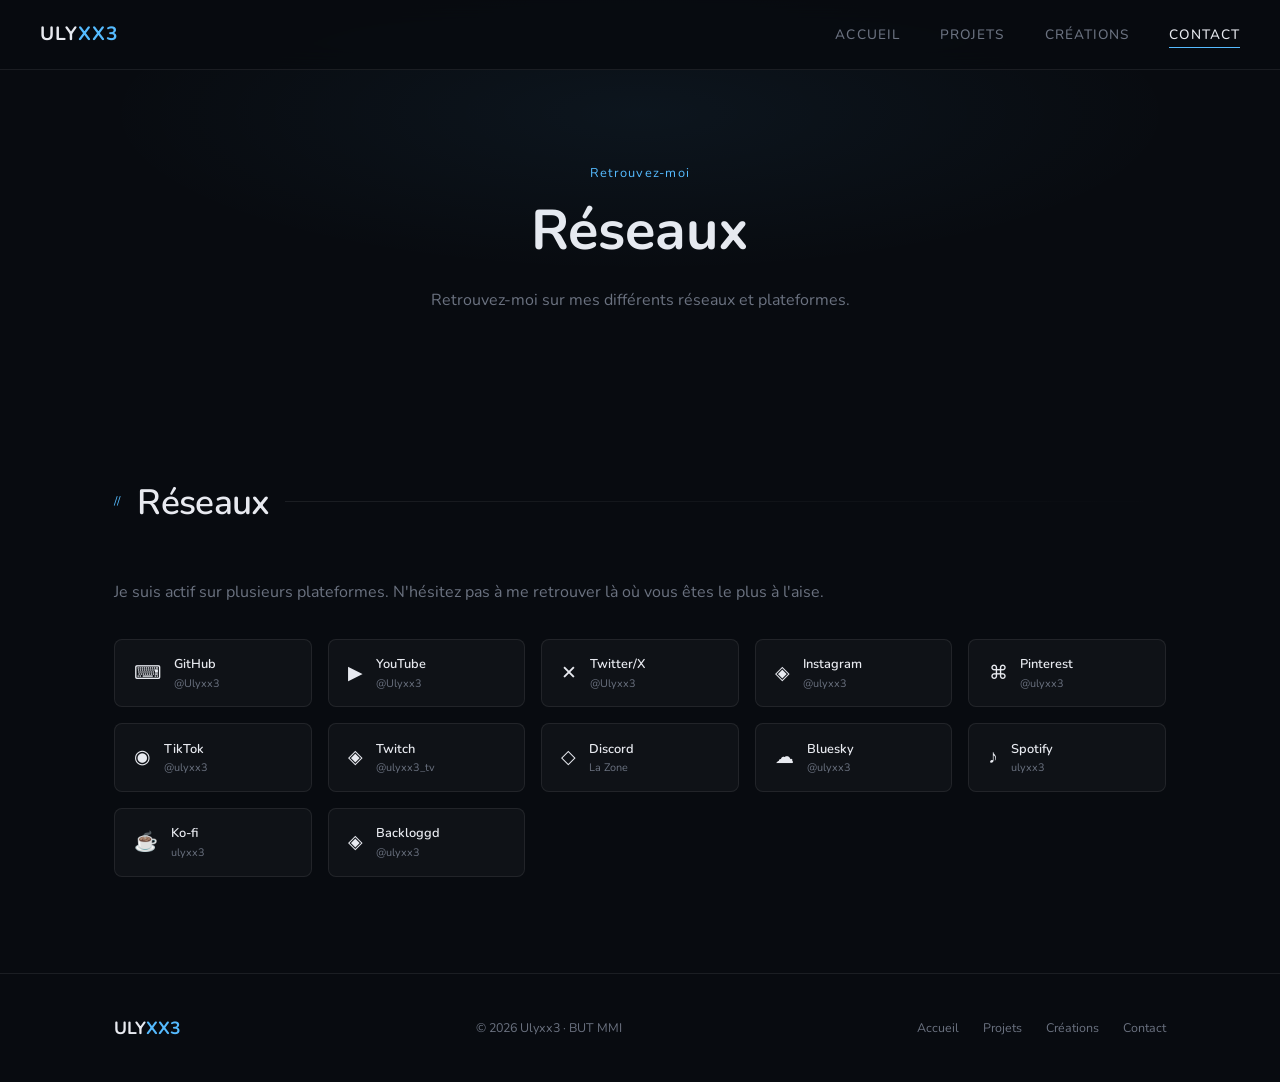
==== commit bc6d8e52: "ok tchat" ====
--- a/pages/contact.html
+++ b/pages/contact.html
@@ -7,8 +7,9 @@
   <meta name="description" content="Contactez Ulyxx3 — étudiant en BUT MMI, développeur et créatif.">
   <title>Contact — ULYXX3</title>
   <link rel="preconnect" href="https://fonts.googleapis.com">
+  <link rel="preconnect" href="https://fonts.gstatic.com" crossorigin>
   <link
-    href="https://fonts.googleapis.com/css2?family=Space+Grotesk:wght@300;400;500;600;700&family=Space+Mono:wght@400;700&display=swap"
+    href="https://fonts.googleapis.com/css2?family=Nunito:ital,wght@0,300;0,400;0,500;0,600;0,700;0,800;1,300;1,400;1,500;1,600;1,700;1,800&display=swap"
     rel="stylesheet">
   <link rel="stylesheet" href="../assets/css/style.css">
 </head>
@@ -23,77 +24,32 @@
       <li><a href="videos.html">Créations</a></li>
       <li><a href="contact.html" class="active">Contact</a></li>
     </ul>
-    <button id="menu-toggle" aria-label="Menu" onclick="toggleMenu()">
-      <span></span><span></span><span></span>
-    </button>
   </nav>
 
   <div class="page-hero">
     <div class="container">
-      <span class="hero-tag">// Écrivez-moi</span>
-      <h1>Contact</h1>
-      <p>Une idée de collaboration, une question, une opportunité ?</p>
+      <span class="hero-tag">Retrouvez-moi</span>
+      <h1>Réseaux</h1>
+      <p>Retrouvez-moi sur mes différents réseaux et plateformes.</p>
     </div>
   </div>
 
   <section class="section">
-    <div class="container">
-      <div class="contact-grid">
+    <div class="container container-sm">
 
-        <!-- FORMULAIRE -->
-        <div class="reveal">
-          <div class="section-header" style="margin-bottom:2rem;">
-            <span class="section-tag">01</span>
-            <h2>Formulaire</h2>
-            <div class="section-line"></div>
-          </div>
+      <!-- RÉSEAUX -->
+      <div class="reveal">
+        <div class="section-header mb-sm">
+          <span class="section-tag">//</span>
+          <h2>Réseaux</h2>
+          <div class="section-line"></div>
+        </div>
+        <p class="text-dim mb-sm lh-relaxed">
+          Je suis actif sur plusieurs plateformes. N'hésitez pas à me retrouver là où vous êtes le plus à l'aise.
+        </p>
+        <div class="socials-grid" id="socials-grid"></div>
+      </div>
 
-          <!--
-            Le formulaire envoie les données en POST vers traitement.php (dans /php/).
-            Côté serveur (PHP), les données sont récupérées via $_POST.
-            La validation JS s'effectue d'abord, avant l'envoi.
-          -->
-          <form id="contact-form" action="../php/traitement.php" method="post" novalidate>
-
-            <div class="form-group">
-              <label for="nom">Votre nom</label>
-              <input type="text" id="nom" name="nom" placeholder="Jean Dupont" autocomplete="name">
-            </div>
-            <div class="form-group">
-              <label for="email">Adresse email</label>
-              <input type="email" id="email" name="email" placeholder="jean@exemple.fr" autocomplete="email">
-            </div>
-            <div class="form-group">
-              <label for="sujet">Sujet</label>
-              <input type="text" id="sujet" name="sujet" placeholder="Projet, collaboration, question...">
-            </div>
-            <div class="form-group">
-              <label for="message">Message</label>
-              <textarea id="message" name="message" placeholder="Décrivez votre projet ou votre demande..."></textarea>
-            </div>
-
-            <div id="form-msg" class="form-msg"></div>
-
-            <button type="submit" class="btn-primary" style="width:100%; border:none; cursor:pointer;">
-              Envoyer le message
-            </button>
-          </form>
-        </div>
-
-        <!-- RÉSEAUX -->
-        <div class="reveal">
-          <div class="section-header" style="margin-bottom:2rem;">
-            <span class="section-tag">02</span>
-            <h2>Réseaux</h2>
-            <div class="section-line"></div>
-          </div>
-          <p style="color: var(--text-dim); margin-bottom: 2rem; line-height: 1.8;">
-            Je suis actif sur plusieurs plateformes. N'hésitez pas à me retrouver là où vous êtes le plus à l'aise.
-          </p>
-          <div class="socials-grid" id="socials-grid"></div>
-        </div>
-
-      </div>
     </div>
   </section>
 
--- a/assets/css/style.css
+++ b/assets/css/style.css
@@ -1,1108 +1,880 @@
-/* ===================================
-       ULYXX3 Portfolio
-=================================== */
-
-/* --- TOKENS --- */
-:root {
-  --bg: #080b10;
-  --bg-2: #0d1117;
-  --bg-card: rgba(255, 255, 255, 0.03);
-  --border: rgba(255, 255, 255, 0.08);
-  --border-glow: rgba(120, 200, 255, 0.25);
-  --accent: #5bf;
-  --accent-dim: rgba(85, 187, 255, 0.15);
-  --accent-2: #a78bfa;
-  --text: #e8eaf0;
-  --text-dim: #6b7280;
-  --text-muted: #374151;
-
-  --font-body: 'Space Grotesk', sans-serif;
-  --font-mono: 'Space Mono', monospace;
-
-  --radius: 8px;
-  --radius-lg: 16px;
-  --transition: 0.3s ease;
-  --glow: 0 0 24px rgba(85, 187, 255, 0.2);
-}
-
-/* --- RESET --- */
-*,
-*::before,
-*::after {
-  box-sizing: border-box;
-  margin: 0;
-  padding: 0;
-}
-
-html {
-  scroll-behavior: smooth;
-}
-
-body {
-  font-family: var(--font-body);
-  background: var(--bg);
-  color: var(--text);
-  line-height: 1.6;
-  overflow-x: hidden;
-}
-
-img {
-  max-width: 100%;
-  display: block;
-}
-
-a {
-  text-decoration: none;
-  color: inherit;
-}
-
-ul {
-  list-style: none;
-}
-
-/* --- SCROLLBAR --- */
-::-webkit-scrollbar {
-  width: 4px;
-}
-
-::-webkit-scrollbar-track {
-  background: var(--bg);
-}
-
-::-webkit-scrollbar-thumb {
-  background: var(--accent);
-  border-radius: 2px;
-}
-
-/* ===================================
-   NAVIGATION
-=================================== */
-#navbar {
-  position: fixed;
-  top: 0;
-  left: 0;
-  right: 0;
-  z-index: 100;
-  display: flex;
-  align-items: center;
-  justify-content: space-between;
-  padding: 1.2rem 2.5rem;
-  background: rgba(8, 11, 16, 0.85);
-  backdrop-filter: blur(12px);
-  border-bottom: 1px solid var(--border);
-  transition: padding var(--transition);
-}
-
-.nav-logo {
-  font-family: var(--font-mono);
-  font-size: 1.2rem;
-  font-weight: 700;
-  letter-spacing: 0.05em;
-}
-
-.nav-logo span {
-  color: var(--accent);
-}
-
-.nav-links {
-  display: flex;
-  gap: 2.5rem;
-}
-
-.nav-links a {
-  font-size: 0.85rem;
-  font-weight: 500;
-  letter-spacing: 0.08em;
-  text-transform: uppercase;
-  color: var(--text-dim);
-  transition: color var(--transition);
-  position: relative;
-}
-
-.nav-links a::after {
-  content: '';
-  position: absolute;
-  left: 0;
-  bottom: -4px;
-  width: 0;
-  height: 1px;
-  background: var(--accent);
-  transition: width var(--transition);
-}
-
-.nav-links a:hover,
-.nav-links a.active {
-  color: var(--text);
-}
-
-.nav-links a:hover::after,
-.nav-links a.active::after {
-  width: 100%;
-}
-
-/* Hamburger */
-#menu-toggle {
-  display: none;
-  flex-direction: column;
-  gap: 5px;
-  background: none;
-  border: none;
-  cursor: pointer;
-  padding: 4px;
-}
-
-#menu-toggle span {
-  display: block;
-  width: 24px;
-  height: 2px;
-  background: var(--text);
-  transition: var(--transition);
-}
-
-/* ===================================
-   HERO
-=================================== */
-#hero {
-  position: relative;
-  min-height: 100vh;
-  display: flex;
-  align-items: center;
-  justify-content: center;
-  overflow: hidden;
-}
-
-.hero-bg {
-  position: absolute;
-  inset: 0;
-  z-index: 0;
-}
-
-/* Grid overlay */
-.grid-overlay {
-  position: absolute;
-  inset: 0;
-  background-image:
-    linear-gradient(rgba(85, 187, 255, 0.04) 1px, transparent 1px),
-    linear-gradient(90deg, rgba(85, 187, 255, 0.04) 1px, transparent 1px);
-  background-size: 60px 60px;
-  mask-image: radial-gradient(ellipse 80% 80% at 50% 50%, black 30%, transparent 100%);
-}
-
-/* Glow orbs */
-.glow-orb {
-  position: absolute;
-  border-radius: 50%;
-  filter: blur(80px);
-  opacity: 0.35;
-  animation: orb-float 8s ease-in-out infinite;
-}
-
-.orb-1 {
-  width: 500px;
-  height: 500px;
-  background: radial-gradient(circle, #5bf 0%, transparent 70%);
-  top: -100px;
-  left: -150px;
-  animation-delay: 0s;
-}
-
-.orb-2 {
-  width: 400px;
-  height: 400px;
-  background: radial-gradient(circle, #a78bfa 0%, transparent 70%);
-  bottom: -80px;
-  right: -100px;
-  animation-delay: -4s;
-}
-
-@keyframes orb-float {
-
-  0%,
-  100% {
-    transform: translateY(0) scale(1);
-  }
-
-  50% {
-    transform: translateY(-30px) scale(1.05);
-  }
-}
-
-.hero-content {
-  position: relative;
-  z-index: 1;
-  text-align: center;
-  padding: 0 1.5rem;
-  max-width: 800px;
-}
-
-.hero-tag {
-  font-family: var(--font-mono);
-  font-size: 0.8rem;
-  color: var(--accent);
-  letter-spacing: 0.1em;
-  margin-bottom: 1.5rem;
-  opacity: 0;
-  animation: fade-up 0.8s ease 0.2s forwards;
-}
-
-.hero-title {
-  font-family: var(--font-mono);
-  font-size: clamp(3.5rem, 10vw, 8rem);
-  font-weight: 700;
-  letter-spacing: -0.02em;
-  line-height: 1;
-  margin-bottom: 1.5rem;
-  opacity: 0;
-  animation: fade-up 0.8s ease 0.4s forwards;
-}
-
-/* Glitch effect */
-.glitch {
-  position: relative;
-  color: var(--text);
-}
-
-.glitch::before,
-.glitch::after {
-  content: attr(data-text);
-  position: absolute;
-  inset: 0;
-  opacity: 0;
-}
-
-.glitch:hover::before {
-  opacity: 0.7;
-  color: var(--accent);
-  clip-path: polygon(0 0, 100% 0, 100% 35%, 0 35%);
-  transform: translateX(-3px);
-  animation: glitch-a 0.4s steps(2) forwards;
-}
-
-.glitch:hover::after {
-  opacity: 0.7;
-  color: var(--accent-2);
-  clip-path: polygon(0 65%, 100% 65%, 100% 100%, 0 100%);
-  transform: translateX(3px);
-  animation: glitch-b 0.4s steps(2) forwards;
-}
-
-@keyframes glitch-a {
-  0% {
-    transform: translateX(-3px);
-  }
-
-  50% {
-    transform: translateX(3px);
-  }
-
-  100% {
-    transform: translateX(-3px);
-  }
-}
-
-@keyframes glitch-b {
-  0% {
-    transform: translateX(3px);
-  }
-
-  50% {
-    transform: translateX(-3px);
-  }
-
-  100% {
-    transform: translateX(3px);
-  }
-}
-
-.hero-desc {
-  font-size: 1.1rem;
-  color: var(--text-dim);
-  max-width: 560px;
-  margin: 0 auto 2.5rem;
-  opacity: 0;
-  animation: fade-up 0.8s ease 0.6s forwards;
-}
-
-.hero-actions {
-  display: flex;
-  gap: 1rem;
-  justify-content: center;
-  flex-wrap: wrap;
-  opacity: 0;
-  animation: fade-up 0.8s ease 0.8s forwards;
-}
-
-/* Scroll hint */
-.scroll-hint {
-  position: absolute;
-  bottom: 2rem;
-  left: 50%;
-  transform: translateX(-50%);
-  display: flex;
-  flex-direction: column;
-  align-items: center;
-  gap: 0.5rem;
-  opacity: 0;
-  animation: fade-up 1s ease 1.4s forwards;
-}
-
-.scroll-hint span {
-  font-family: var(--font-mono);
-  font-size: 0.65rem;
-  color: var(--text-dim);
-  letter-spacing: 0.15em;
-  text-transform: uppercase;
-}
-
-.scroll-line {
-  width: 1px;
-  height: 40px;
-  background: linear-gradient(to bottom, var(--accent), transparent);
-  animation: scroll-pulse 2s ease-in-out infinite;
-}
-
-@keyframes scroll-pulse {
-
-  0%,
-  100% {
-    opacity: 1;
-  }
-
-  50% {
-    opacity: 0.3;
-  }
-}
-
-/* ===================================
-   BUTTONS
-=================================== */
-.btn-primary {
-  display: inline-block;
-  padding: 0.75rem 2rem;
-  background: var(--accent);
-  color: #080b10;
-  font-family: var(--font-mono);
-  font-size: 0.85rem;
-  font-weight: 700;
-  letter-spacing: 0.08em;
-  border-radius: var(--radius);
-  transition: var(--transition);
-  box-shadow: 0 0 20px rgba(85, 187, 255, 0.3);
-}
-
-.btn-primary:hover {
-  transform: translateY(-2px);
-  box-shadow: 0 0 32px rgba(85, 187, 255, 0.5);
-}
-
-.btn-outline {
-  display: inline-block;
-  padding: 0.75rem 2rem;
-  border: 1px solid var(--border-glow);
-  color: var(--text);
-  font-family: var(--font-mono);
-  font-size: 0.85rem;
-  font-weight: 400;
-  letter-spacing: 0.08em;
-  border-radius: var(--radius);
-  transition: var(--transition);
-}
-
-.btn-outline:hover {
-  border-color: var(--accent);
-  color: var(--accent);
-  background: var(--accent-dim);
-}
-
-/* ===================================
-   SECTIONS
-=================================== */
-.section {
-  padding: 6rem 0;
-}
-
-.section-dark {
-  background: var(--bg-2);
-}
-
-.container {
-  width: 100%;
-  max-width: 1100px;
-  margin: 0 auto;
-  padding: 0 1.5rem;
-}
-
-.section-header {
-  display: flex;
-  align-items: center;
-  gap: 1rem;
-  margin-bottom: 3rem;
-}
-
-.section-tag {
-  font-family: var(--font-mono);
-  font-size: 0.75rem;
-  color: var(--accent);
-  letter-spacing: 0.1em;
-  flex-shrink: 0;
-}
-
-.section-header h2 {
-  font-size: clamp(1.6rem, 3vw, 2.2rem);
-  font-weight: 600;
-  letter-spacing: -0.02em;
-}
-
-.section-line {
-  flex: 1;
-  height: 1px;
-  background: linear-gradient(to right, var(--border), transparent);
-}
-
-.section-cta {
-  text-align: center;
-  margin-top: 3rem;
-}
-
-/* ===================================
-   À PROPOS
-=================================== */
-.about-grid {
-  display: grid;
-  grid-template-columns: 1fr 340px;
-  gap: 3rem;
-  align-items: start;
-}
-
-.about-text p {
-  color: var(--text-dim);
-  margin-bottom: 1.2rem;
-  line-height: 1.8;
-}
-
-.about-text strong {
-  color: var(--text);
-}
-
-.skills-grid {
-  display: flex;
-  flex-wrap: wrap;
-  gap: 0.6rem;
-  margin-top: 2rem;
-}
-
-.skill-tag {
-  padding: 0.3rem 0.8rem;
-  border: 1px solid var(--border);
-  border-radius: 100px;
-  font-family: var(--font-mono);
-  font-size: 0.72rem;
-  color: var(--text-dim);
-  transition: var(--transition);
-}
-
-.skill-tag:hover {
-  border-color: var(--accent);
-  color: var(--accent);
-  background: var(--accent-dim);
-}
-
-/* Stats card */
-.about-card {
-  position: relative;
-  background: var(--bg-card);
-  border: 1px solid var(--border);
-  border-radius: var(--radius-lg);
-  padding: 2rem;
-  overflow: hidden;
-}
-
-.card-glow {
-  position: absolute;
-  top: -60px;
-  right: -60px;
-  width: 200px;
-  height: 200px;
-  background: radial-gradient(circle, rgba(85, 187, 255, 0.1) 0%, transparent 70%);
-  pointer-events: none;
-}
-
-.stat-block {
-  padding: 1.2rem 0;
-  border-bottom: 1px solid var(--border);
-}
-
-.stat-block:last-child {
-  border-bottom: none;
-}
-
-.stat-num {
-  display: block;
-  font-family: var(--font-mono);
-  font-size: 2.5rem;
-  font-weight: 700;
-  color: var(--accent);
-}
-
-.stat-label {
-  font-size: 0.8rem;
-  color: var(--text-dim);
-  text-transform: uppercase;
-  letter-spacing: 0.08em;
-}
-
-/* ===================================
-   PROJETS GRID
-=================================== */
-.projects-grid {
-  display: grid;
-  grid-template-columns: repeat(auto-fill, minmax(300px, 1fr));
-  gap: 1.5rem;
-}
-
-.project-card {
-  background: var(--bg-card);
-  border: 1px solid var(--border);
-  border-radius: var(--radius-lg);
-  padding: 0;
-  transition: var(--transition);
-  position: relative;
-  overflow: hidden;
-  display: flex;
-  flex-direction: column;
-}
-
-.project-card::before {
-  content: '';
-  position: absolute;
-  top: 0;
-  left: 0;
-  right: 0;
-  height: 2px;
-  background: linear-gradient(90deg, var(--accent), var(--accent-2));
-  opacity: 0;
-  transition: opacity var(--transition);
-  z-index: 2;
-}
-
-.project-card:hover {
-  border-color: var(--border-glow);
-  transform: translateY(-4px);
-  box-shadow: var(--glow);
-}
-
-.project-card:hover::before {
-  opacity: 1;
-}
-
-.project-banner {
-  width: 100%;
-  height: 160px;
-  overflow: hidden;
-  position: relative;
-  background: var(--bg-2);
-  border-bottom: 1px solid var(--border);
-}
-
-.project-banner img {
-  width: 100%;
-  height: 100%;
-  object-fit: cover;
-  transition: transform 0.4s ease;
-}
-
-.project-card:hover .project-banner img {
-  transform: scale(1.05);
-}
-
-.project-card-body {
-  padding: 1.5rem;
-  display: flex;
-  flex-direction: column;
-  gap: 0.8rem;
-  flex: 1;
-}
-
-.project-name {
-  font-family: var(--font-mono);
-  font-size: 0.9rem;
-  font-weight: 700;
-  color: var(--text);
-  letter-spacing: 0.05em;
-}
-
-.project-desc {
-  font-size: 0.85rem;
-  color: var(--text-dim);
-  flex: 1;
-}
-
-.project-tech {
-  display: flex;
-  flex-wrap: wrap;
-  gap: 0.4rem;
-}
-
-.tech-badge {
-  padding: 0.2rem 0.6rem;
-  background: var(--accent-dim);
-  color: var(--accent);
-  border-radius: 4px;
-  font-family: var(--font-mono);
-  font-size: 0.68rem;
-}
-
-.project-link {
-  display: inline-flex;
-  align-items: center;
-  gap: 0.4rem;
-  font-size: 0.78rem;
-  font-family: var(--font-mono);
-  color: var(--text-dim);
-  transition: color var(--transition);
-  margin-top: 0.4rem;
-}
-
-.project-link:hover {
-  color: var(--accent);
-}
-
-/* Completion bar */
-.project-completion {
-  display: flex;
-  align-items: center;
-  gap: 0.6rem;
-  font-family: var(--font-mono);
-  font-size: 0.7rem;
-  color: var(--text-dim);
-}
-
-.completion-bar {
-  flex: 1;
-  height: 3px;
-  background: var(--border);
-  border-radius: 2px;
-  overflow: hidden;
-}
-
-.completion-fill {
-  height: 100%;
-  background: linear-gradient(90deg, var(--accent), var(--accent-2));
-  border-radius: 2px;
-  transition: width 1s ease;
-}
-
-/* ===================================
-   VIDÉOS
-=================================== */
-.videos-preview {
-  display: grid;
-  grid-template-columns: repeat(auto-fill, minmax(280px, 1fr));
-  gap: 1.5rem;
-}
-
-.video-card {
-  border-radius: var(--radius-lg);
-  overflow: hidden;
-  border: 1px solid var(--border);
-  transition: var(--transition);
-  position: relative;
-  display: block;
-}
-
-.video-card:hover {
-  border-color: var(--border-glow);
-  transform: translateY(-4px);
-  box-shadow: var(--glow);
-}
-
-.video-card img {
-  width: 100%;
-  height: 180px;
-  object-fit: cover;
-  transition: transform 0.4s ease;
-}
-
-.video-card:hover img {
-  transform: scale(1.04);
-}
-
-.video-info {
-  padding: 1rem 1.2rem;
-  background: var(--bg-card);
-}
-
-.video-tag {
-  font-family: var(--font-mono);
-  font-size: 0.68rem;
-  color: var(--accent);
-  letter-spacing: 0.08em;
-  text-transform: uppercase;
-}
-
-.video-info h3 {
-  font-size: 0.95rem;
-  font-weight: 500;
-  margin-top: 0.3rem;
-  color: var(--text);
-}
-
-/* ===================================
-   SOCIALS
-=================================== */
-.socials-grid {
-  display: grid;
-  grid-template-columns: repeat(auto-fill, minmax(180px, 1fr));
-  gap: 1rem;
-}
-
-.social-card {
-  display: flex;
-  align-items: center;
-  gap: 0.8rem;
-  padding: 0.9rem 1.2rem;
-  background: var(--bg-card);
-  border: 1px solid var(--border);
-  border-radius: var(--radius);
-  transition: var(--transition);
-  cursor: pointer;
-}
-
-.social-card:hover {
-  border-color: var(--border-glow);
-  background: var(--accent-dim);
-  transform: translateX(4px);
-}
-
-.social-icon {
-  font-size: 1.2rem;
-  flex-shrink: 0;
-}
-
-.social-info {
-  overflow: hidden;
-}
-
-.social-name {
-  font-size: 0.8rem;
-  font-weight: 600;
-  color: var(--text);
-  white-space: nowrap;
-  overflow: hidden;
-  text-overflow: ellipsis;
-}
-
-.social-handle {
-  font-family: var(--font-mono);
-  font-size: 0.68rem;
-  color: var(--text-dim);
-  white-space: nowrap;
-  overflow: hidden;
-  text-overflow: ellipsis;
-}
-
-/* ===================================
-   FOOTER
-=================================== */
-#footer {
-  border-top: 1px solid var(--border);
-  padding: 2.5rem 0;
-}
-
-.footer-inner {
-  display: flex;
-  align-items: center;
-  justify-content: space-between;
-  flex-wrap: wrap;
-  gap: 1rem;
-}
-
-.footer-logo {
-  font-family: var(--font-mono);
-  font-weight: 700;
-  font-size: 1.1rem;
-}
-
-.footer-logo span {
-  color: var(--accent);
-}
-
-.footer-copy {
-  font-size: 0.78rem;
-  color: var(--text-dim);
-}
-
-.footer-nav {
-  display: flex;
-  gap: 1.5rem;
-}
-
-.footer-nav a {
-  font-size: 0.78rem;
-  color: var(--text-dim);
-  transition: color var(--transition);
-}
-
-.footer-nav a:hover {
-  color: var(--accent);
-}
-
-/* ===================================
-   ANIMATIONS
-=================================== */
-@keyframes fade-up {
-  from {
-    opacity: 0;
-    transform: translateY(20px);
-  }
-
-  to {
-    opacity: 1;
-    transform: translateY(0);
-  }
-}
-
-.reveal {
-  opacity: 0;
-  transform: translateY(30px);
-  transition: opacity 0.7s ease, transform 0.7s ease;
-}
-
-.reveal.visible {
-  opacity: 1;
-  transform: none;
-}
-
-/* ===================================
-   PAGE : PROJETS
-=================================== */
-.page-hero {
-  padding: 10rem 0 4rem;
-  text-align: center;
-  position: relative;
-}
-
-.page-hero::before {
-  content: '';
-  position: absolute;
-  inset: 0;
-  background: radial-gradient(ellipse 60% 60% at 50% 30%, rgba(85, 187, 255, 0.06) 0%, transparent 70%);
-  pointer-events: none;
-}
-
-.page-hero h1 {
-  font-family: var(--font-mono);
-  font-size: clamp(2rem, 5vw, 3.5rem);
-  font-weight: 700;
-}
-
-.page-hero p {
-  color: var(--text-dim);
-  margin-top: 0.8rem;
-  font-size: 1rem;
-}
-
-.filter-bar {
-  display: flex;
-  gap: 0.6rem;
-  flex-wrap: wrap;
-  margin-bottom: 2.5rem;
-}
-
-.filter-btn {
-  padding: 0.4rem 1rem;
-  border: 1px solid var(--border);
-  background: none;
-  color: var(--text-dim);
-  font-family: var(--font-mono);
-  font-size: 0.75rem;
-  letter-spacing: 0.06em;
-  border-radius: 100px;
-  cursor: pointer;
-  transition: var(--transition);
-}
-
-.filter-btn:hover,
-.filter-btn.active {
-  border-color: var(--accent);
-  color: var(--accent);
-  background: var(--accent-dim);
-}
-
-/* ===================================
-   PAGE : VIDÉOS / CRÉATIONS
-=================================== */
-.videos-full {
-  display: grid;
-  grid-template-columns: repeat(auto-fill, minmax(300px, 1fr));
-  gap: 1.5rem;
-}
-
-/* Embed responsive */
-.video-embed-wrapper {
-  position: relative;
-  padding-bottom: 56.25%;
-  height: 0;
-  overflow: hidden;
-  border-radius: var(--radius);
-}
-
-.video-embed-wrapper iframe {
-  position: absolute;
-  inset: 0;
-  width: 100%;
-  height: 100%;
-  border: 0;
-}
-
-/* ===================================
-   PAGE : CONTACT
-=================================== */
-.contact-grid {
-  display: grid;
-  grid-template-columns: 1fr 1fr;
-  gap: 3rem;
-}
-
-form {
-  display: flex;
-  flex-direction: column;
-  gap: 1.2rem;
-}
-
-.form-group {
-  display: flex;
-  flex-direction: column;
-  gap: 0.4rem;
-}
-
-.form-group label {
-  font-family: var(--font-mono);
-  font-size: 0.75rem;
-  color: var(--text-dim);
-  letter-spacing: 0.08em;
-  text-transform: uppercase;
-}
-
-.form-group input,
-.form-group textarea {
-  background: var(--bg-card);
-  border: 1px solid var(--border);
-  border-radius: var(--radius);
-  padding: 0.75rem 1rem;
-  color: var(--text);
-  font-family: var(--font-body);
-  font-size: 0.9rem;
-  transition: border-color var(--transition);
-  outline: none;
-  width: 100%;
-}
-
-.form-group textarea {
-  resize: vertical;
-  min-height: 140px;
-}
-
-.form-group input:focus,
-.form-group textarea:focus {
-  border-color: var(--accent);
-  box-shadow: 0 0 0 3px var(--accent-dim);
-}
-
-.form-msg {
-  padding: 0.8rem 1rem;
-  border-radius: var(--radius);
-  font-size: 0.85rem;
-  display: none;
-}
-
-.form-msg.success {
-  display: block;
-  background: rgba(34, 197, 94, 0.1);
-  border: 1px solid rgba(34, 197, 94, 0.3);
-  color: #4ade80;
-}
-
-.form-msg.error {
-  display: block;
-  background: rgba(239, 68, 68, 0.1);
-  border: 1px solid rgba(239, 68, 68, 0.3);
-  color: #f87171;
-}
-
-/* ===================================
-   RESPONSIVE
-=================================== */
-@media (max-width: 768px) {
-  #navbar {
-    padding: 1rem 1.5rem;
-  }
-
-  .nav-links {
-    display: none;
-    position: fixed;
-    top: 0;
-    left: 0;
-    right: 0;
-    bottom: 0;
-    background: var(--bg);
-    flex-direction: column;
-    align-items: center;
-    justify-content: center;
-    gap: 2rem;
-    z-index: 99;
-  }
-
-  .nav-links.open {
-    display: flex;
-  }
-
-  .nav-links a {
-    font-size: 1.2rem;
-  }
-
-  #menu-toggle {
-    display: flex;
-    z-index: 200;
-  }
-
-  #menu-toggle.open span:nth-child(1) {
-    transform: rotate(45deg) translate(5px, 5px);
-  }
-
-  #menu-toggle.open span:nth-child(2) {
-    opacity: 0;
-  }
-
-  #menu-toggle.open span:nth-child(3) {
-    transform: rotate(-45deg) translate(5px, -5px);
-  }
-
-  .about-grid {
-    grid-template-columns: 1fr;
-  }
-
-  .contact-grid {
-    grid-template-columns: 1fr;
-  }
-
-  .footer-inner {
-    flex-direction: column;
-    text-align: center;
-  }
-
-  .footer-nav {
-    justify-content: center;
-  }
-}
-
-@media (max-width: 480px) {
-  .hero-actions {
-    flex-direction: column;
-  }
-
-  .btn-primary,
-  .btn-outline {
-    text-align: center;
-  }
-}+/* ===================================
+       ULYXX3 Portfolio
+=================================== */
+
+/* --- TOKENS --- */
+:root {
+  --bg: #080b10;
+  --bg-2: #0d1117;
+  --bg-card: rgba(255, 255, 255, 0.03);
+  --border: rgba(255, 255, 255, 0.08);
+  --border-glow: rgba(120, 200, 255, 0.25);
+  --accent: #5bf;
+  --accent-dim: rgba(85, 187, 255, 0.15);
+  --accent-2: #a78bfa;
+  --text: #e8eaf0;
+  --text-dim: #6b7280;
+  --text-muted: #374151;
+
+  --font-body: 'Nunito', sans-serif;
+  --font-mono: 'Nunito', sans-serif;
+
+  --radius: 8px;
+  --radius-lg: 16px;
+  --transition: 0.3s ease;
+  --glow: 0 0 24px rgba(85, 187, 255, 0.2);
+}
+
+/* --- RESET --- */
+*,
+*::before,
+*::after {
+  box-sizing: border-box;
+  margin: 0;
+  padding: 0;
+}
+
+html {
+  scroll-behavior: smooth;
+}
+
+body {
+  font-family: var(--font-body);
+  background: var(--bg);
+  color: var(--text);
+  line-height: 1.6;
+  overflow-x: hidden;
+}
+
+img {
+  max-width: 100%;
+  display: block;
+}
+
+a {
+  text-decoration: none;
+  color: inherit;
+}
+
+ul {
+  list-style: none;
+}
+
+/* --- SCROLLBAR --- */
+::-webkit-scrollbar {
+  width: 4px;
+}
+
+::-webkit-scrollbar-track {
+  background: var(--bg);
+}
+
+::-webkit-scrollbar-thumb {
+  background: var(--accent);
+  border-radius: 2px;
+}
+
+/* --- UTILITIES --- */
+.container-sm {
+  max-width: 800px;
+}
+
+.mt-lg {
+  margin-top: 4rem;
+}
+
+.mb-sm {
+  margin-bottom: 2rem;
+}
+
+.text-dim {
+  color: var(--text-dim);
+}
+
+.lh-relaxed {
+  line-height: 1.8;
+}
+
+/* ===================================
+   NAVIGATION
+=================================== */
+#navbar {
+  position: fixed;
+  top: 0;
+  left: 0;
+  right: 0;
+  z-index: 100;
+  display: flex;
+  align-items: center;
+  justify-content: space-between;
+  padding: 1.2rem 2.5rem;
+  background: rgba(8, 11, 16, 0.85);
+  backdrop-filter: blur(12px);
+  border-bottom: 1px solid var(--border);
+  transition: padding var(--transition);
+}
+
+.nav-logo {
+  font-family: var(--font-mono);
+  font-size: 1.2rem;
+  font-weight: 700;
+  letter-spacing: 0.05em;
+}
+
+.nav-logo span,
+.footer-logo span {
+  color: var(--accent);
+}
+
+.nav-links {
+  display: flex;
+  gap: 2.5rem;
+}
+
+.nav-links a {
+  font-size: 0.85rem;
+  font-weight: 500;
+  letter-spacing: 0.08em;
+  text-transform: uppercase;
+  color: var(--text-dim);
+  transition: color var(--transition);
+  position: relative;
+}
+
+.nav-links a::after {
+  content: '';
+  position: absolute;
+  left: 0;
+  bottom: -4px;
+  width: 0;
+  height: 1px;
+  background: var(--accent);
+  transition: width var(--transition);
+}
+
+.nav-links a:hover,
+.nav-links a.active {
+  color: var(--text);
+}
+
+.nav-links a:hover::after,
+.nav-links a.active::after {
+  width: 100%;
+}
+
+
+/* ===================================
+   HERO
+=================================== */
+#hero {
+  position: relative;
+  min-height: 100vh;
+  display: flex;
+  align-items: center;
+  justify-content: center;
+  overflow: hidden;
+}
+
+.hero-bg {
+  position: absolute;
+  inset: 0;
+  z-index: 0;
+  background-image: linear-gradient(rgba(8, 11, 16, 0.75), rgba(8, 11, 16, 0.75)), url('../img/Frieren_Hero.jpg');
+  background-size: cover;
+  background-position: center;
+}
+
+.hero-content {
+  position: relative;
+  z-index: 1;
+  text-align: center;
+  padding: 0 1.5rem;
+  max-width: 800px;
+}
+
+.hero-tag {
+  font-family: var(--font-mono);
+  font-size: 0.8rem;
+  color: var(--accent);
+  letter-spacing: 0.1em;
+  margin-bottom: 1.5rem;
+  opacity: 0;
+  animation: fade-up 0.8s ease 0.2s forwards;
+}
+
+.hero-title {
+  font-family: var(--font-mono);
+  font-size: clamp(3.5rem, 10vw, 8rem);
+  font-weight: 700;
+  letter-spacing: -0.02em;
+  line-height: 1;
+  margin-bottom: 1.5rem;
+  opacity: 0;
+  animation: fade-up 0.8s ease 0.4s forwards;
+}
+
+.hero-desc {
+  font-size: 1.1rem;
+  color: var(--text-dim);
+  max-width: 560px;
+  margin: 0 auto 2.5rem;
+  opacity: 0;
+  animation: fade-up 0.8s ease 0.6s forwards;
+}
+
+.hero-actions {
+  display: flex;
+  gap: 1rem;
+  justify-content: center;
+  flex-wrap: wrap;
+  opacity: 0;
+  animation: fade-up 0.8s ease 0.8s forwards;
+}
+
+/* Scroll hint */
+.scroll-hint {
+  position: absolute;
+  bottom: 2rem;
+  left: 50%;
+  transform: translateX(-50%);
+  display: flex;
+  flex-direction: column;
+  align-items: center;
+  gap: 0.5rem;
+  opacity: 0;
+  animation: fade-up 1s ease 1.4s forwards;
+}
+
+.scroll-hint span {
+  font-family: var(--font-mono);
+  font-size: 0.65rem;
+  color: var(--text-dim);
+  letter-spacing: 0.15em;
+  text-transform: uppercase;
+}
+
+.scroll-line {
+  width: 1px;
+  height: 40px;
+  background: linear-gradient(to bottom, var(--accent), transparent);
+  animation: scroll-pulse 2s ease-in-out infinite;
+}
+
+@keyframes scroll-pulse {
+
+  0%,
+  100% {
+    opacity: 1;
+  }
+
+  50% {
+    opacity: 0.3;
+  }
+}
+
+/* ===================================
+   BUTTONS
+=================================== */
+.btn-primary,
+.btn-outline {
+  display: inline-block;
+  padding: 0.75rem 2rem;
+  font-family: var(--font-mono);
+  font-size: 0.85rem;
+  letter-spacing: 0.08em;
+  border-radius: var(--radius);
+  transition: var(--transition);
+}
+
+.btn-primary {
+  background: var(--accent);
+  color: #080b10;
+  font-weight: 700;
+  box-shadow: 0 0 20px rgba(85, 187, 255, 0.3);
+}
+
+.btn-primary:hover {
+  transform: translateY(-2px);
+  box-shadow: 0 0 32px rgba(85, 187, 255, 0.5);
+}
+
+.btn-outline {
+  border: 1px solid var(--border-glow);
+  color: var(--text);
+  font-weight: 400;
+}
+
+.btn-outline:hover {
+  border-color: var(--accent);
+  color: var(--accent);
+  background: var(--accent-dim);
+}
+
+/* ===================================
+   SECTIONS
+=================================== */
+.section {
+  padding: 6rem 0;
+}
+
+.section-dark {
+  background: var(--bg-2);
+}
+
+.container {
+  width: 100%;
+  max-width: 1100px;
+  margin: 0 auto;
+  padding: 0 1.5rem;
+}
+
+.section-header {
+  display: flex;
+  align-items: center;
+  gap: 1rem;
+  margin-bottom: 3rem;
+}
+
+.section-tag {
+  font-family: var(--font-mono);
+  font-size: 0.75rem;
+  color: var(--accent);
+  letter-spacing: 0.1em;
+  flex-shrink: 0;
+}
+
+.section-header h2 {
+  font-size: clamp(1.6rem, 3vw, 2.2rem);
+  font-weight: 600;
+  letter-spacing: -0.02em;
+}
+
+.section-line {
+  flex: 1;
+  height: 1px;
+  background: linear-gradient(to right, var(--border), transparent);
+}
+
+.section-cta {
+  text-align: center;
+  margin-top: 3rem;
+}
+
+/* ===================================
+   À PROPOS
+=================================== */
+.about-grid {
+  display: grid;
+  grid-template-columns: 1fr 340px;
+  gap: 3rem;
+  align-items: start;
+}
+
+.about-text p {
+  color: var(--text-dim);
+  margin-bottom: 1.2rem;
+  line-height: 1.8;
+}
+
+.about-text strong {
+  color: var(--text);
+}
+
+.skills-grid {
+  display: flex;
+  flex-wrap: wrap;
+  gap: 0.6rem;
+  margin-top: 2rem;
+}
+
+.skill-tag,
+.filter-btn {
+  border: 1px solid var(--border);
+  border-radius: 100px;
+  font-family: var(--font-mono);
+  color: var(--text-dim);
+  transition: var(--transition);
+}
+
+.skill-tag:hover,
+.filter-btn:hover,
+.filter-btn.active {
+  border-color: var(--accent);
+  color: var(--accent);
+  background: var(--accent-dim);
+}
+
+.skill-tag {
+  padding: 0.3rem 0.8rem;
+  font-size: 0.72rem;
+}
+
+/* Stats card */
+.about-card {
+  position: relative;
+  padding: 2rem;
+}
+
+.stat-block {
+  padding: 1.2rem 0;
+  border-bottom: 1px solid var(--border);
+}
+
+.stat-block:last-child {
+  border-bottom: none;
+}
+
+.stat-num {
+  display: block;
+  font-family: var(--font-mono);
+  font-size: 2.5rem;
+  font-weight: 700;
+  color: var(--accent);
+}
+
+.stat-label {
+  font-size: 0.8rem;
+  color: var(--text-dim);
+  text-transform: uppercase;
+  letter-spacing: 0.08em;
+}
+
+/* ===================================
+   PROJETS GRID
+=================================== */
+.projects-grid {
+  display: grid;
+  grid-template-columns: repeat(auto-fill, minmax(300px, 1fr));
+  gap: 1.5rem;
+}
+
+.project-card,
+.creation-card,
+.video-card,
+.about-card {
+  border: 1px solid var(--border);
+  border-radius: var(--radius-lg);
+  overflow: hidden;
+  background: var(--bg-card);
+  transition: var(--transition);
+}
+
+.project-card {
+  position: relative;
+  display: flex;
+  flex-direction: column;
+}
+
+.project-card::before {
+  content: '';
+  position: absolute;
+  top: 0;
+  left: 0;
+  right: 0;
+  height: 2px;
+  background: linear-gradient(90deg, var(--accent), var(--accent-2));
+  opacity: 0;
+  transition: opacity var(--transition);
+  z-index: 2;
+}
+
+.project-card:hover,
+.creation-card:hover,
+.video-card:hover {
+  border-color: var(--border-glow);
+  transform: translateY(-4px);
+  box-shadow: var(--glow);
+}
+
+.project-card:hover::before {
+  opacity: 1;
+}
+
+.project-banner {
+  width: 100%;
+  height: 160px;
+  overflow: hidden;
+  position: relative;
+  background: var(--bg-2);
+  border-bottom: 1px solid var(--border);
+}
+
+.project-banner img {
+  width: 100%;
+  height: 100%;
+  object-fit: cover;
+}
+
+.project-banner img,
+.video-card img {
+  transition: transform 0.4s ease;
+}
+
+.project-card:hover .project-banner img,
+.video-card:hover img {
+  transform: scale(1.05);
+}
+
+.project-card-body {
+  padding: 1.5rem;
+  display: flex;
+  flex-direction: column;
+  gap: 0.8rem;
+  flex: 1;
+}
+
+.project-name {
+  font-family: var(--font-mono);
+  font-size: 0.9rem;
+  font-weight: 700;
+  color: var(--text);
+  letter-spacing: 0.05em;
+}
+
+.project-desc {
+  font-size: 0.85rem;
+  color: var(--text-dim);
+  flex: 1;
+}
+
+.project-tech {
+  display: flex;
+  flex-wrap: wrap;
+  gap: 0.4rem;
+}
+
+.tech-badge {
+  padding: 0.2rem 0.6rem;
+  background: var(--accent-dim);
+  color: var(--accent);
+  border-radius: 4px;
+  font-family: var(--font-mono);
+  font-size: 0.68rem;
+}
+
+.project-link {
+  display: inline-flex;
+  align-items: center;
+  gap: 0.4rem;
+  font-size: 0.78rem;
+  font-family: var(--font-mono);
+  color: var(--text-dim);
+  transition: color var(--transition);
+  margin-top: 0.4rem;
+}
+
+.project-link:hover {
+  color: var(--accent);
+}
+
+/* Completion bar */
+.project-completion {
+  display: flex;
+  align-items: center;
+  gap: 0.6rem;
+  font-family: var(--font-mono);
+  font-size: 0.7rem;
+  color: var(--text-dim);
+}
+
+.completion-bar {
+  flex: 1;
+  height: 3px;
+  background: var(--border);
+  border-radius: 2px;
+  overflow: hidden;
+}
+
+.completion-fill {
+  height: 100%;
+  background: linear-gradient(90deg, var(--accent), var(--accent-2));
+  border-radius: 2px;
+  transition: width 1s ease;
+}
+
+/* ===================================
+   VIDÉOS
+=================================== */
+.videos-preview {
+  display: grid;
+  grid-template-columns: repeat(auto-fill, minmax(280px, 1fr));
+  gap: 1.5rem;
+}
+
+.video-card {
+  position: relative;
+  display: block;
+}
+
+.video-card img {
+  width: 100%;
+  height: 180px;
+  object-fit: cover;
+}
+
+.video-info {
+  padding: 1rem 1.2rem;
+}
+
+.video-tag,
+.creation-cat {
+  font-family: var(--font-mono);
+  font-size: 0.68rem;
+  color: var(--accent);
+  text-transform: uppercase;
+  letter-spacing: 0.1em;
+}
+
+.video-info h3 {
+  font-size: 0.95rem;
+  font-weight: 500;
+  margin-top: 0.3rem;
+  color: var(--text);
+}
+
+/* ===================================
+   SOCIALS
+=================================== */
+.socials-grid {
+  display: grid;
+  grid-template-columns: repeat(auto-fill, minmax(180px, 1fr));
+  gap: 1rem;
+}
+
+.social-card {
+  display: flex;
+  align-items: center;
+  gap: 0.8rem;
+  padding: 0.9rem 1.2rem;
+  background: var(--bg-card);
+  border: 1px solid var(--border);
+  border-radius: var(--radius);
+  transition: var(--transition);
+  cursor: pointer;
+}
+
+.social-card:hover {
+  border-color: var(--border-glow);
+  background: var(--accent-dim);
+  transform: translateX(4px);
+}
+
+.social-icon {
+  font-size: 1.2rem;
+  flex-shrink: 0;
+}
+
+.social-info {
+  overflow: hidden;
+}
+
+.social-name {
+  font-size: 0.8rem;
+  font-weight: 600;
+  color: var(--text);
+  white-space: nowrap;
+  overflow: hidden;
+  text-overflow: ellipsis;
+}
+
+.social-handle {
+  font-family: var(--font-mono);
+  font-size: 0.68rem;
+  color: var(--text-dim);
+  white-space: nowrap;
+  overflow: hidden;
+  text-overflow: ellipsis;
+}
+
+/* ===================================
+   FOOTER
+=================================== */
+#footer {
+  border-top: 1px solid var(--border);
+  padding: 2.5rem 0;
+}
+
+.footer-inner {
+  display: flex;
+  align-items: center;
+  justify-content: space-between;
+  flex-wrap: wrap;
+  gap: 1rem;
+}
+
+.footer-logo {
+  font-family: var(--font-mono);
+  font-weight: 700;
+  font-size: 1.1rem;
+}
+
+.footer-copy {
+  font-size: 0.78rem;
+  color: var(--text-dim);
+}
+
+.footer-nav {
+  display: flex;
+  gap: 1.5rem;
+}
+
+.footer-nav a {
+  font-size: 0.78rem;
+  color: var(--text-dim);
+  transition: color var(--transition);
+}
+
+.footer-nav a:hover {
+  color: var(--accent);
+}
+
+/* ===================================
+   ANIMATIONS
+=================================== */
+@keyframes fade-up {
+  from {
+    opacity: 0;
+    transform: translateY(20px);
+  }
+
+  to {
+    opacity: 1;
+    transform: translateY(0);
+  }
+}
+
+.reveal {
+  opacity: 0;
+  transform: translateY(30px);
+  transition: opacity 0.7s ease, transform 0.7s ease;
+}
+
+.reveal.visible {
+  opacity: 1;
+  transform: none;
+}
+
+/* ===================================
+   PAGE : PROJETS
+=================================== */
+.page-hero {
+  padding: 10rem 0 4rem;
+  text-align: center;
+  position: relative;
+}
+
+.page-hero::before {
+  content: '';
+  position: absolute;
+  inset: 0;
+  background: radial-gradient(ellipse 60% 60% at 50% 30%, rgba(85, 187, 255, 0.06) 0%, transparent 70%);
+  pointer-events: none;
+}
+
+.page-hero h1 {
+  font-family: var(--font-mono);
+  font-size: clamp(2rem, 5vw, 3.5rem);
+  font-weight: 700;
+}
+
+.page-hero p {
+  color: var(--text-dim);
+  margin-top: 0.8rem;
+  font-size: 1rem;
+}
+
+.filter-bar {
+  display: flex;
+  gap: 0.6rem;
+  flex-wrap: wrap;
+  margin-bottom: 2.5rem;
+}
+
+.filter-btn {
+  padding: 0.4rem 1rem;
+  background: none;
+  font-size: 0.75rem;
+  letter-spacing: 0.06em;
+  cursor: pointer;
+}
+
+/* ===================================
+   PAGE : VIDÉOS / CRÉATIONS
+=================================== */
+.creations-grid {
+  display: grid;
+  grid-template-columns: repeat(auto-fill, minmax(320px, 1fr));
+  gap: 2rem;
+}
+
+.creation-card .video-embed-wrapper {
+  border-radius: 0;
+}
+
+.creation-body {
+  padding: 1.2rem;
+}
+
+.creation-title {
+  font-size: 1rem;
+  font-weight: 600;
+  margin: 0.4rem 0 0.6rem;
+}
+
+.creation-desc {
+  font-size: 0.82rem;
+  color: var(--text-dim);
+  line-height: 1.6;
+  margin-bottom: 1rem;
+}
+
+.creation-tags {
+  display: flex;
+  gap: 0.4rem;
+  flex-wrap: wrap;
+  margin-bottom: 0.8rem;
+}
+
+.creation-tag {
+  padding: 0.15rem 0.5rem;
+  border: 1px solid var(--border);
+  border-radius: 4px;
+  font-family: var(--font-mono);
+  font-size: 0.65rem;
+  color: var(--text-dim);
+}
+
+.creation-meta {
+  display: flex;
+  align-items: center;
+  justify-content: space-between;
+  font-family: var(--font-mono);
+  font-size: 0.7rem;
+  color: var(--text-dim);
+}
+
+.watch-link {
+  color: var(--accent);
+  transition: opacity var(--transition);
+}
+
+.watch-link:hover {
+  opacity: 0.7;
+}
+
+/* Embed responsive */
+.video-embed-wrapper {
+  position: relative;
+  padding-bottom: 56.25%;
+  height: 0;
+  overflow: hidden;
+  border-radius: var(--radius);
+}
+
+.video-embed-wrapper iframe {
+  position: absolute;
+  inset: 0;
+  width: 100%;
+  height: 100%;
+  border: 0;
+}
